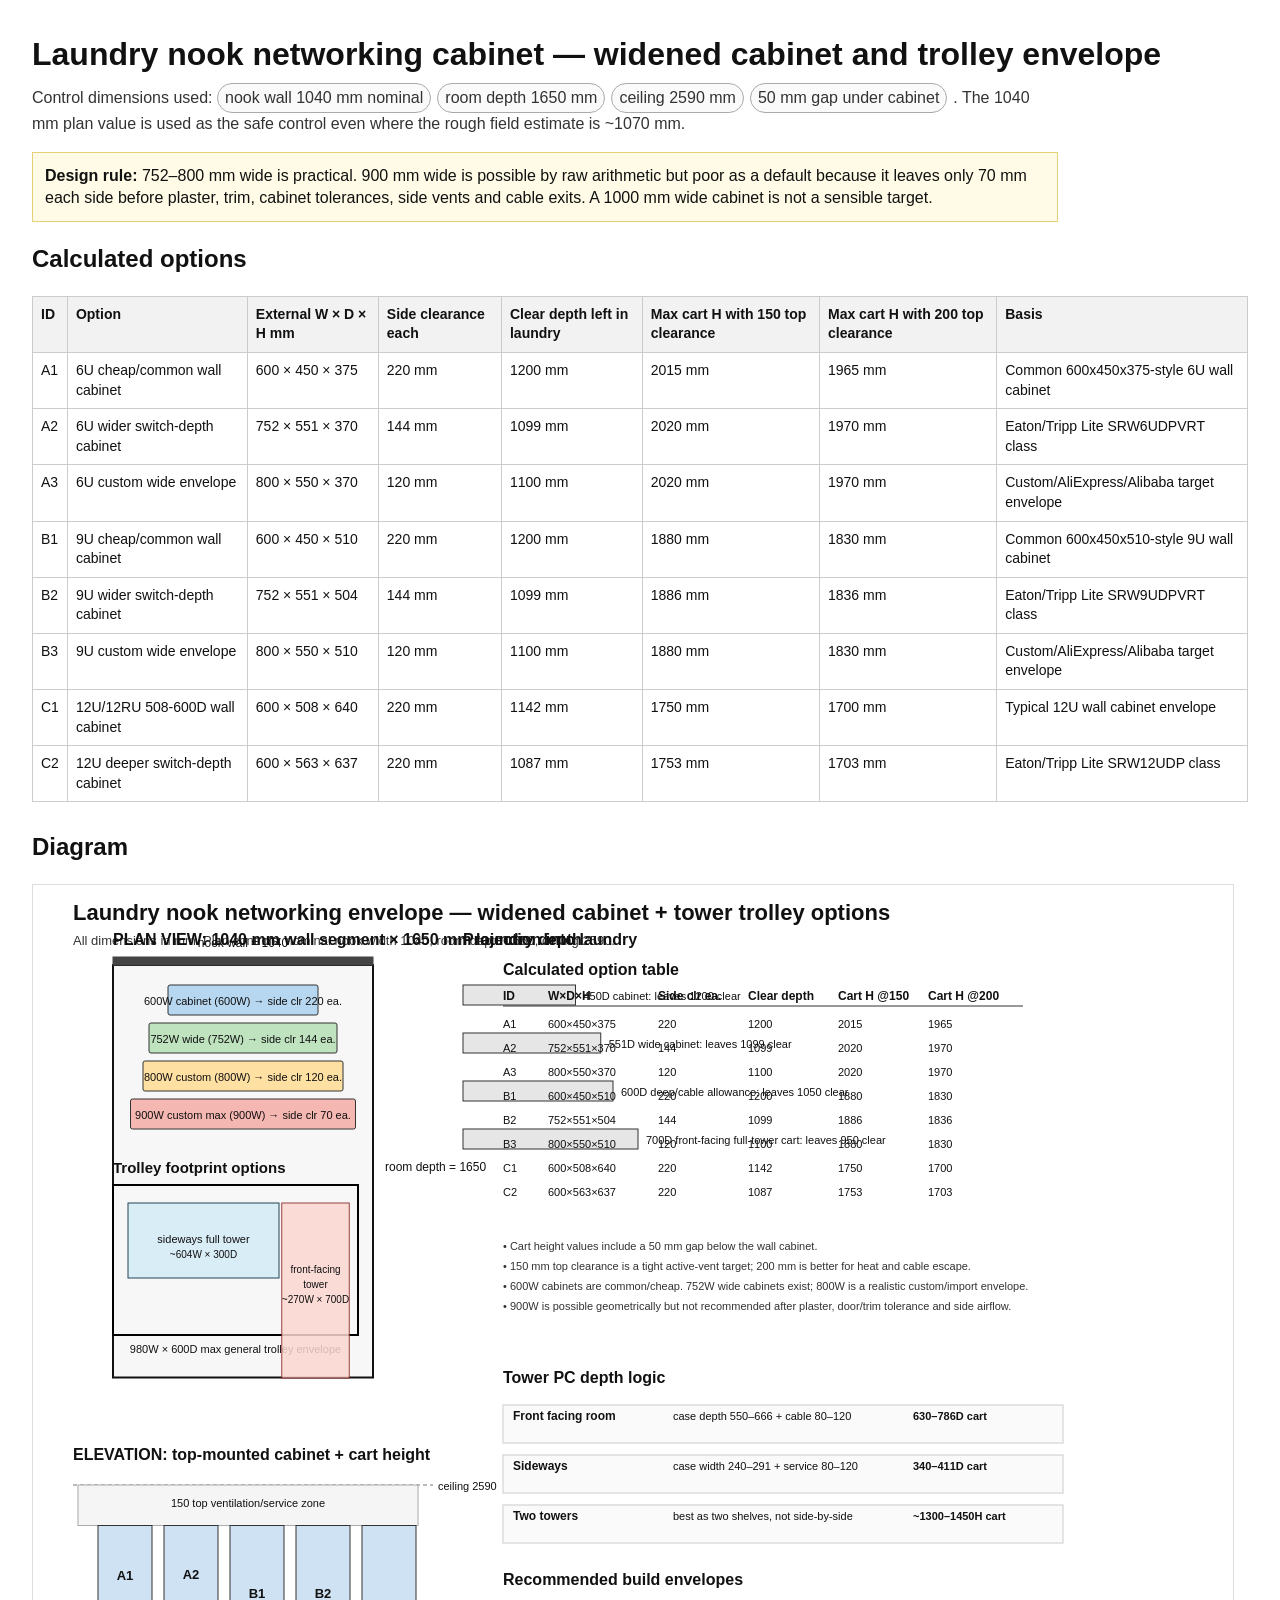
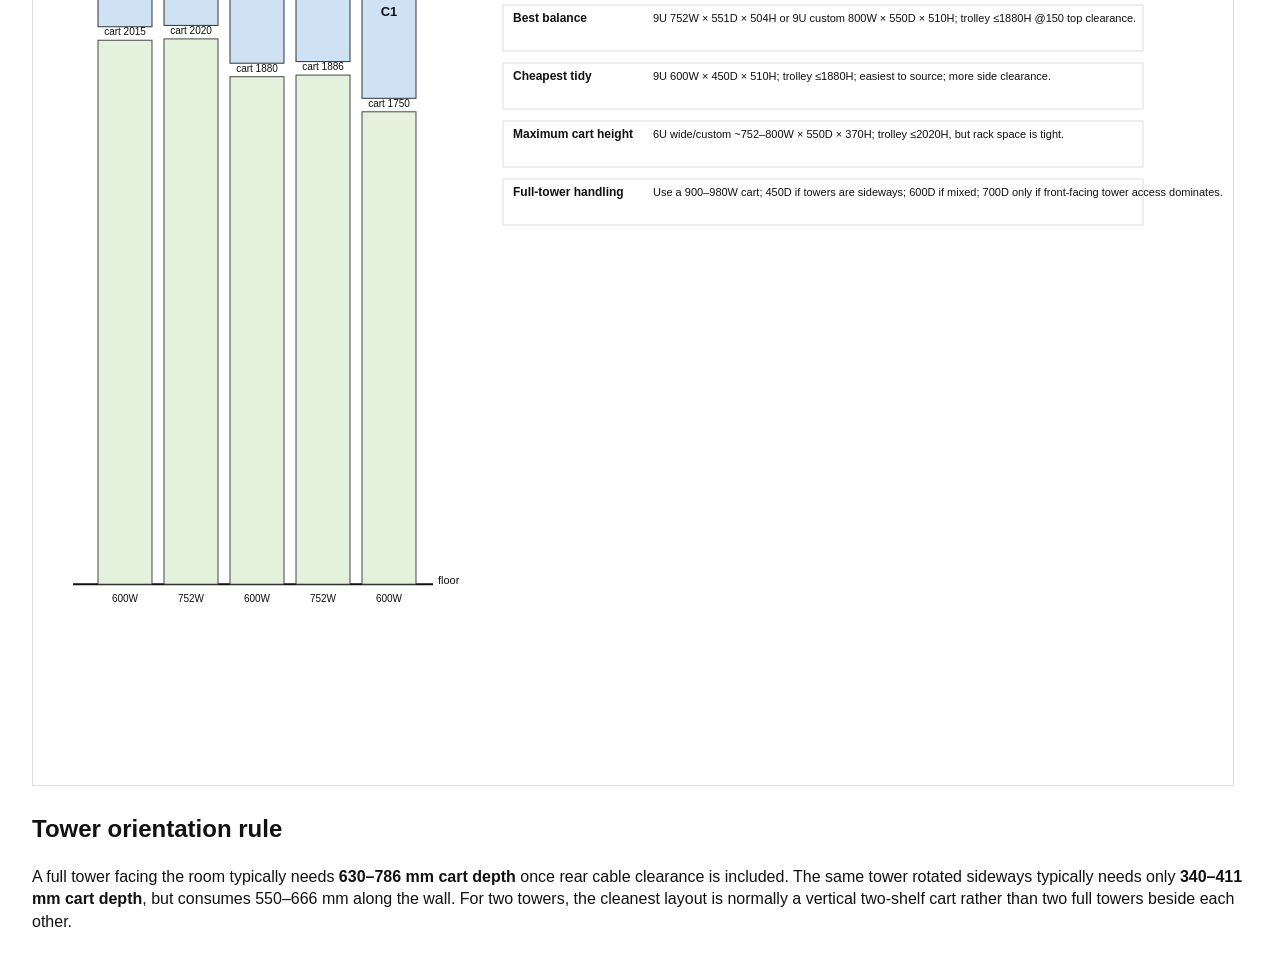
==== documents/laundry_nook_networking_wide_options.html @ 318ea983 "Publish document library viewer" ====
<!doctype html>
<html lang="en">
<head>
<meta charset="utf-8">
<title>Laundry nook networking cabinet widened options</title>
<style>
body { font-family: Arial, Helvetica, sans-serif; margin: 32px; line-height: 1.4; color: #111; }
h1 { margin-bottom: 0; }
.lead { margin-top: 6px; color: #333; max-width: 1000px; }
table { border-collapse: collapse; width: 100%; margin: 18px 0 28px; font-size: 14px; }
th,td { border: 1px solid #ccc; padding: 8px; text-align: left; vertical-align: top; }
th { background: #f2f2f2; }
.badge { display:inline-block; border:1px solid #aaa; padding:3px 7px; border-radius:999px; margin-right:6px; background:#fafafa; }
.note { background:#fffbe6; border:1px solid #e6d17a; padding:12px; max-width:1000px; }
svg { max-width: 100%; height: auto; border: 1px solid #ddd; }
code { background:#f6f6f6; padding:2px 4px; }
</style>
</head>
<body>
<h1>Laundry nook networking cabinet — widened cabinet and trolley envelope</h1>
<p class="lead">Control dimensions used: <span class="badge">nook wall 1040 mm nominal</span><span class="badge">room depth 1650 mm</span><span class="badge">ceiling 2590 mm</span><span class="badge">50 mm gap under cabinet</span>. The 1040 mm plan value is used as the safe control even where the rough field estimate is ~1070 mm.</p>
<div class="note"><strong>Design rule:</strong> 752–800 mm wide is practical. 900 mm wide is possible by raw arithmetic but poor as a default because it leaves only 70 mm each side before plaster, trim, cabinet tolerances, side vents and cable exits. A 1000 mm wide cabinet is not a sensible target.</div>
<h2>Calculated options</h2>
<table>
<thead><tr><th>ID</th><th>Option</th><th>External W × D × H mm</th><th>Side clearance each</th><th>Clear depth left in laundry</th><th>Max cart H with 150 top clearance</th><th>Max cart H with 200 top clearance</th><th>Basis</th></tr></thead>
<tbody>
<tr><td>A1</td><td>6U cheap/common wall cabinet</td><td>600 × 450 × 375</td><td>220 mm</td><td>1200 mm</td><td>2015 mm</td><td>1965 mm</td><td>Common 600x450x375-style 6U wall cabinet</td></tr>
<tr><td>A2</td><td>6U wider switch-depth cabinet</td><td>752 × 551 × 370</td><td>144 mm</td><td>1099 mm</td><td>2020 mm</td><td>1970 mm</td><td>Eaton/Tripp Lite SRW6UDPVRT class</td></tr>
<tr><td>A3</td><td>6U custom wide envelope</td><td>800 × 550 × 370</td><td>120 mm</td><td>1100 mm</td><td>2020 mm</td><td>1970 mm</td><td>Custom/AliExpress/Alibaba target envelope</td></tr>
<tr><td>B1</td><td>9U cheap/common wall cabinet</td><td>600 × 450 × 510</td><td>220 mm</td><td>1200 mm</td><td>1880 mm</td><td>1830 mm</td><td>Common 600x450x510-style 9U wall cabinet</td></tr>
<tr><td>B2</td><td>9U wider switch-depth cabinet</td><td>752 × 551 × 504</td><td>144 mm</td><td>1099 mm</td><td>1886 mm</td><td>1836 mm</td><td>Eaton/Tripp Lite SRW9UDPVRT class</td></tr>
<tr><td>B3</td><td>9U custom wide envelope</td><td>800 × 550 × 510</td><td>120 mm</td><td>1100 mm</td><td>1880 mm</td><td>1830 mm</td><td>Custom/AliExpress/Alibaba target envelope</td></tr>
<tr><td>C1</td><td>12U/12RU 508-600D wall cabinet</td><td>600 × 508 × 640</td><td>220 mm</td><td>1142 mm</td><td>1750 mm</td><td>1700 mm</td><td>Typical 12U wall cabinet envelope</td></tr>
<tr><td>C2</td><td>12U deeper switch-depth cabinet</td><td>600 × 563 × 637</td><td>220 mm</td><td>1087 mm</td><td>1753 mm</td><td>1703 mm</td><td>Eaton/Tripp Lite SRW12UDP class</td></tr>
</tbody>
</table>
<h2>Diagram</h2>
<svg xmlns="http://www.w3.org/2000/svg" width="1200" height="1500" viewBox="0 0 1200 1500">
<defs><marker id="arrow" markerWidth="8" markerHeight="8" refX="4" refY="4" orient="auto"><path d="M0,0 L8,4 L0,8 z" fill="#333"/></marker></defs>
<rect x="0" y="0" width="1200" height="1500" rx="0" fill="#fff" stroke="none" stroke-width="1" opacity="1"/>
<text x="40" y="35" font-size="22" text-anchor="start" font-family="Arial, Helvetica, sans-serif" font-weight="bold" fill="#111">Laundry nook networking envelope — widened cabinet + tower trolley options</text>
<text x="40" y="60" font-size="13" text-anchor="start" font-family="Arial, Helvetica, sans-serif" font-weight="normal" fill="#333">All dimensions in mm. Plan controls: nominal nook width 1040, room depth 1650, ceiling 2590.</text>
<text x="80" y="60" font-size="16" text-anchor="start" font-family="Arial, Helvetica, sans-serif" font-weight="bold" fill="#111">PLAN VIEW: 1040 mm wall segment × 1650 mm laundry depth</text>
<rect x="80" y="80" width="260.0" height="412.5" rx="0" fill="#f7f7f7" stroke="#111" stroke-width="2" opacity="1"/>
<rect x="80" y="72" width="260.0" height="8" rx="0" fill="#444" stroke="#444" stroke-width="1" opacity="1"/>
<text x="210.0" y="62" font-size="12" text-anchor="middle" font-family="Arial, Helvetica, sans-serif" font-weight="normal" fill="#111">nook wall = 1040</text>
<text x="352.0" y="286.25" font-size="12" text-anchor="start" font-family="Arial, Helvetica, sans-serif" font-weight="normal" fill="#111">room depth = 1650</text>
<rect x="135.0" y="100" width="150.0" height="30" rx="2" fill="#b7d7f0" stroke="#333" stroke-width="1" opacity="1"/>
<text x="210.0" y="120" font-size="11" text-anchor="middle" font-family="Arial, Helvetica, sans-serif" font-weight="normal" fill="#111">600W cabinet (600W) → side clr 220 ea.</text>
<rect x="116.0" y="138" width="188.0" height="30" rx="2" fill="#bfe3bf" stroke="#333" stroke-width="1" opacity="1"/>
<text x="210.0" y="158" font-size="11" text-anchor="middle" font-family="Arial, Helvetica, sans-serif" font-weight="normal" fill="#111">752W wide (752W) → side clr 144 ea.</text>
<rect x="110.0" y="176" width="200.0" height="30" rx="2" fill="#ffe0a3" stroke="#333" stroke-width="1" opacity="1"/>
<text x="210.0" y="196" font-size="11" text-anchor="middle" font-family="Arial, Helvetica, sans-serif" font-weight="normal" fill="#111">800W custom (800W) → side clr 120 ea.</text>
<rect x="97.5" y="214" width="225.0" height="30" rx="2" fill="#f5b7b1" stroke="#333" stroke-width="1" opacity="1"/>
<text x="210.0" y="234" font-size="11" text-anchor="middle" font-family="Arial, Helvetica, sans-serif" font-weight="normal" fill="#111">900W custom max (900W) → side clr 70 ea.</text>
<text x="430.0" y="60" font-size="16" text-anchor="start" font-family="Arial, Helvetica, sans-serif" font-weight="bold" fill="#111">Projection into laundry</text>
<rect x="430.0" y="100" width="112.5" height="20" rx="0" fill="#e6e6e6" stroke="#333" stroke-width="1" opacity="1"/>
<text x="550.5" y="115" font-size="11" text-anchor="start" font-family="Arial, Helvetica, sans-serif" font-weight="normal" fill="#111">450D cabinet: leaves 1200 clear</text>
<rect x="430.0" y="148" width="137.75" height="20" rx="0" fill="#e6e6e6" stroke="#333" stroke-width="1" opacity="1"/>
<text x="575.75" y="163" font-size="11" text-anchor="start" font-family="Arial, Helvetica, sans-serif" font-weight="normal" fill="#111">551D wide cabinet: leaves 1099 clear</text>
<rect x="430.0" y="196" width="150.0" height="20" rx="0" fill="#e6e6e6" stroke="#333" stroke-width="1" opacity="1"/>
<text x="588.0" y="211" font-size="11" text-anchor="start" font-family="Arial, Helvetica, sans-serif" font-weight="normal" fill="#111">600D deep/cable allowance: leaves 1050 clear</text>
<rect x="430.0" y="244" width="175.0" height="20" rx="0" fill="#e6e6e6" stroke="#333" stroke-width="1" opacity="1"/>
<text x="613.0" y="259" font-size="11" text-anchor="start" font-family="Arial, Helvetica, sans-serif" font-weight="normal" fill="#111">700D front-facing full-tower cart: leaves 950 clear</text>
<text x="80" y="288" font-size="15" text-anchor="start" font-family="Arial, Helvetica, sans-serif" font-weight="bold" fill="#111">Trolley footprint options</text>
<rect x="80" y="300" width="245.0" height="150.0" rx="0" fill="none" stroke="#000" stroke-width="2" opacity="1"/>
<text x="202.5" y="468.0" font-size="11" text-anchor="middle" font-family="Arial, Helvetica, sans-serif" font-weight="normal" fill="#111">980W × 600D max general trolley envelope</text>
<rect x="95" y="318" width="151.0" height="75.0" rx="0" fill="#d9edf7" stroke="#245" stroke-width="1" opacity="1"/>
<text x="170.5" y="358" font-size="11" text-anchor="middle" font-family="Arial, Helvetica, sans-serif" font-weight="normal" fill="#111">sideways full tower</text>
<text x="170.5" y="373" font-size="10" text-anchor="middle" font-family="Arial, Helvetica, sans-serif" font-weight="normal" fill="#111">~604W × 300D</text>
<rect x="248.75" y="318" width="67.5" height="175.0" rx="0" fill="#fbd7d1" stroke="#822" stroke-width="1" opacity="0.85"/>
<text x="282.5" y="388" font-size="10" text-anchor="middle" font-family="Arial, Helvetica, sans-serif" font-weight="normal" fill="#111">front-facing</text>
<text x="282.5" y="403" font-size="10" text-anchor="middle" font-family="Arial, Helvetica, sans-serif" font-weight="normal" fill="#111">tower</text>
<text x="282.5" y="418" font-size="10" text-anchor="middle" font-family="Arial, Helvetica, sans-serif" font-weight="normal" fill="#111">~270W × 700D</text>
<text x="40" y="575" font-size="16" text-anchor="start" font-family="Arial, Helvetica, sans-serif" font-weight="bold" fill="#111">ELEVATION: top-mounted cabinet + cart height</text>
<line x1="40" y1="1299.3000000000002" x2="400" y2="1299.3000000000002" stroke="#111" stroke-width="2"/>
<line x1="40" y1="600" x2="400" y2="600" stroke="#777" stroke-width="1" stroke-dasharray="4 3"/>
<text x="405" y="605" font-size="11" text-anchor="start" font-family="Arial, Helvetica, sans-serif" font-weight="normal" fill="#111">ceiling 2590</text>
<text x="405" y="1299.3000000000002" font-size="11" text-anchor="start" font-family="Arial, Helvetica, sans-serif" font-weight="normal" fill="#111">floor</text>
<rect x="45" y="600" width="340" height="40.5" rx="0" fill="#f5f5f5" stroke="#aaa" stroke-width="1" opacity="1"/>
<text x="215" y="622" font-size="11" text-anchor="middle" font-family="Arial, Helvetica, sans-serif" font-weight="normal" fill="#111">150 top ventilation/service zone</text>
<rect x="65" y="640.5" width="54" height="101.25" rx="0" fill="#cfe2f3" stroke="#333" stroke-width="1" opacity="1"/>
<text x="92.0" y="695.125" font-size="13" text-anchor="middle" font-family="Arial, Helvetica, sans-serif" font-weight="bold" fill="#111">A1</text>
<rect x="65" y="755.2500000000001" width="54" height="544.0500000000001" rx="0" fill="#e2f0d9" stroke="#333" stroke-width="1" opacity="0.9"/>
<text x="92.0" y="750.2500000000001" font-size="10" text-anchor="middle" font-family="Arial, Helvetica, sans-serif" font-weight="normal" fill="#111">cart 2015</text>
<text x="92.0" y="1317.3000000000002" font-size="10" text-anchor="middle" font-family="Arial, Helvetica, sans-serif" font-weight="normal" fill="#111">600W</text>
<rect x="131" y="640.5" width="54" height="99.9" rx="0" fill="#cfe2f3" stroke="#333" stroke-width="1" opacity="1"/>
<text x="158.0" y="694.45" font-size="13" text-anchor="middle" font-family="Arial, Helvetica, sans-serif" font-weight="bold" fill="#111">A2</text>
<rect x="131" y="753.9000000000001" width="54" height="545.4000000000001" rx="0" fill="#e2f0d9" stroke="#333" stroke-width="1" opacity="0.9"/>
<text x="158.0" y="748.9000000000001" font-size="10" text-anchor="middle" font-family="Arial, Helvetica, sans-serif" font-weight="normal" fill="#111">cart 2020</text>
<text x="158.0" y="1317.3000000000002" font-size="10" text-anchor="middle" font-family="Arial, Helvetica, sans-serif" font-weight="normal" fill="#111">752W</text>
<rect x="197" y="640.5" width="54" height="137.70000000000002" rx="0" fill="#cfe2f3" stroke="#333" stroke-width="1" opacity="1"/>
<text x="224.0" y="713.35" font-size="13" text-anchor="middle" font-family="Arial, Helvetica, sans-serif" font-weight="bold" fill="#111">B1</text>
<rect x="197" y="791.7000000000002" width="54" height="507.6" rx="0" fill="#e2f0d9" stroke="#333" stroke-width="1" opacity="0.9"/>
<text x="224.0" y="786.7000000000002" font-size="10" text-anchor="middle" font-family="Arial, Helvetica, sans-serif" font-weight="normal" fill="#111">cart 1880</text>
<text x="224.0" y="1317.3000000000002" font-size="10" text-anchor="middle" font-family="Arial, Helvetica, sans-serif" font-weight="normal" fill="#111">600W</text>
<rect x="263" y="640.5" width="54" height="136.08" rx="0" fill="#cfe2f3" stroke="#333" stroke-width="1" opacity="1"/>
<text x="290.0" y="712.54" font-size="13" text-anchor="middle" font-family="Arial, Helvetica, sans-serif" font-weight="bold" fill="#111">B2</text>
<rect x="263" y="790.0800000000002" width="54" height="509.22" rx="0" fill="#e2f0d9" stroke="#333" stroke-width="1" opacity="0.9"/>
<text x="290.0" y="785.0800000000002" font-size="10" text-anchor="middle" font-family="Arial, Helvetica, sans-serif" font-weight="normal" fill="#111">cart 1886</text>
<text x="290.0" y="1317.3000000000002" font-size="10" text-anchor="middle" font-family="Arial, Helvetica, sans-serif" font-weight="normal" fill="#111">752W</text>
<rect x="329" y="640.5" width="54" height="172.8" rx="0" fill="#cfe2f3" stroke="#333" stroke-width="1" opacity="1"/>
<text x="356.0" y="730.9" font-size="13" text-anchor="middle" font-family="Arial, Helvetica, sans-serif" font-weight="bold" fill="#111">C1</text>
<rect x="329" y="826.8000000000002" width="54" height="472.50000000000006" rx="0" fill="#e2f0d9" stroke="#333" stroke-width="1" opacity="0.9"/>
<text x="356.0" y="821.8000000000002" font-size="10" text-anchor="middle" font-family="Arial, Helvetica, sans-serif" font-weight="normal" fill="#111">cart 1750</text>
<text x="356.0" y="1317.3000000000002" font-size="10" text-anchor="middle" font-family="Arial, Helvetica, sans-serif" font-weight="normal" fill="#111">600W</text>
<text x="470" y="90" font-size="16" text-anchor="start" font-family="Arial, Helvetica, sans-serif" font-weight="bold" fill="#111">Calculated option table</text>
<text x="470" y="115" font-size="12" text-anchor="start" font-family="Arial, Helvetica, sans-serif" font-weight="bold" fill="#111">ID</text>
<text x="515" y="115" font-size="12" text-anchor="start" font-family="Arial, Helvetica, sans-serif" font-weight="bold" fill="#111">W×D×H</text>
<text x="625" y="115" font-size="12" text-anchor="start" font-family="Arial, Helvetica, sans-serif" font-weight="bold" fill="#111">Side clr ea.</text>
<text x="715" y="115" font-size="12" text-anchor="start" font-family="Arial, Helvetica, sans-serif" font-weight="bold" fill="#111">Clear depth</text>
<text x="805" y="115" font-size="12" text-anchor="start" font-family="Arial, Helvetica, sans-serif" font-weight="bold" fill="#111">Cart H @150</text>
<text x="895" y="115" font-size="12" text-anchor="start" font-family="Arial, Helvetica, sans-serif" font-weight="bold" fill="#111">Cart H @200</text>
<line x1="470" y1="121" x2="990" y2="121" stroke="#333" stroke-width="1"/>
<text x="470" y="143" font-size="11" text-anchor="start" font-family="Arial, Helvetica, sans-serif" font-weight="normal" fill="#111">A1</text>
<text x="515" y="143" font-size="11" text-anchor="start" font-family="Arial, Helvetica, sans-serif" font-weight="normal" fill="#111">600×450×375</text>
<text x="625" y="143" font-size="11" text-anchor="start" font-family="Arial, Helvetica, sans-serif" font-weight="normal" fill="#111">220</text>
<text x="715" y="143" font-size="11" text-anchor="start" font-family="Arial, Helvetica, sans-serif" font-weight="normal" fill="#111">1200</text>
<text x="805" y="143" font-size="11" text-anchor="start" font-family="Arial, Helvetica, sans-serif" font-weight="normal" fill="#111">2015</text>
<text x="895" y="143" font-size="11" text-anchor="start" font-family="Arial, Helvetica, sans-serif" font-weight="normal" fill="#111">1965</text>
<text x="470" y="167" font-size="11" text-anchor="start" font-family="Arial, Helvetica, sans-serif" font-weight="normal" fill="#111">A2</text>
<text x="515" y="167" font-size="11" text-anchor="start" font-family="Arial, Helvetica, sans-serif" font-weight="normal" fill="#111">752×551×370</text>
<text x="625" y="167" font-size="11" text-anchor="start" font-family="Arial, Helvetica, sans-serif" font-weight="normal" fill="#111">144</text>
<text x="715" y="167" font-size="11" text-anchor="start" font-family="Arial, Helvetica, sans-serif" font-weight="normal" fill="#111">1099</text>
<text x="805" y="167" font-size="11" text-anchor="start" font-family="Arial, Helvetica, sans-serif" font-weight="normal" fill="#111">2020</text>
<text x="895" y="167" font-size="11" text-anchor="start" font-family="Arial, Helvetica, sans-serif" font-weight="normal" fill="#111">1970</text>
<text x="470" y="191" font-size="11" text-anchor="start" font-family="Arial, Helvetica, sans-serif" font-weight="normal" fill="#111">A3</text>
<text x="515" y="191" font-size="11" text-anchor="start" font-family="Arial, Helvetica, sans-serif" font-weight="normal" fill="#111">800×550×370</text>
<text x="625" y="191" font-size="11" text-anchor="start" font-family="Arial, Helvetica, sans-serif" font-weight="normal" fill="#111">120</text>
<text x="715" y="191" font-size="11" text-anchor="start" font-family="Arial, Helvetica, sans-serif" font-weight="normal" fill="#111">1100</text>
<text x="805" y="191" font-size="11" text-anchor="start" font-family="Arial, Helvetica, sans-serif" font-weight="normal" fill="#111">2020</text>
<text x="895" y="191" font-size="11" text-anchor="start" font-family="Arial, Helvetica, sans-serif" font-weight="normal" fill="#111">1970</text>
<text x="470" y="215" font-size="11" text-anchor="start" font-family="Arial, Helvetica, sans-serif" font-weight="normal" fill="#111">B1</text>
<text x="515" y="215" font-size="11" text-anchor="start" font-family="Arial, Helvetica, sans-serif" font-weight="normal" fill="#111">600×450×510</text>
<text x="625" y="215" font-size="11" text-anchor="start" font-family="Arial, Helvetica, sans-serif" font-weight="normal" fill="#111">220</text>
<text x="715" y="215" font-size="11" text-anchor="start" font-family="Arial, Helvetica, sans-serif" font-weight="normal" fill="#111">1200</text>
<text x="805" y="215" font-size="11" text-anchor="start" font-family="Arial, Helvetica, sans-serif" font-weight="normal" fill="#111">1880</text>
<text x="895" y="215" font-size="11" text-anchor="start" font-family="Arial, Helvetica, sans-serif" font-weight="normal" fill="#111">1830</text>
<text x="470" y="239" font-size="11" text-anchor="start" font-family="Arial, Helvetica, sans-serif" font-weight="normal" fill="#111">B2</text>
<text x="515" y="239" font-size="11" text-anchor="start" font-family="Arial, Helvetica, sans-serif" font-weight="normal" fill="#111">752×551×504</text>
<text x="625" y="239" font-size="11" text-anchor="start" font-family="Arial, Helvetica, sans-serif" font-weight="normal" fill="#111">144</text>
<text x="715" y="239" font-size="11" text-anchor="start" font-family="Arial, Helvetica, sans-serif" font-weight="normal" fill="#111">1099</text>
<text x="805" y="239" font-size="11" text-anchor="start" font-family="Arial, Helvetica, sans-serif" font-weight="normal" fill="#111">1886</text>
<text x="895" y="239" font-size="11" text-anchor="start" font-family="Arial, Helvetica, sans-serif" font-weight="normal" fill="#111">1836</text>
<text x="470" y="263" font-size="11" text-anchor="start" font-family="Arial, Helvetica, sans-serif" font-weight="normal" fill="#111">B3</text>
<text x="515" y="263" font-size="11" text-anchor="start" font-family="Arial, Helvetica, sans-serif" font-weight="normal" fill="#111">800×550×510</text>
<text x="625" y="263" font-size="11" text-anchor="start" font-family="Arial, Helvetica, sans-serif" font-weight="normal" fill="#111">120</text>
<text x="715" y="263" font-size="11" text-anchor="start" font-family="Arial, Helvetica, sans-serif" font-weight="normal" fill="#111">1100</text>
<text x="805" y="263" font-size="11" text-anchor="start" font-family="Arial, Helvetica, sans-serif" font-weight="normal" fill="#111">1880</text>
<text x="895" y="263" font-size="11" text-anchor="start" font-family="Arial, Helvetica, sans-serif" font-weight="normal" fill="#111">1830</text>
<text x="470" y="287" font-size="11" text-anchor="start" font-family="Arial, Helvetica, sans-serif" font-weight="normal" fill="#111">C1</text>
<text x="515" y="287" font-size="11" text-anchor="start" font-family="Arial, Helvetica, sans-serif" font-weight="normal" fill="#111">600×508×640</text>
<text x="625" y="287" font-size="11" text-anchor="start" font-family="Arial, Helvetica, sans-serif" font-weight="normal" fill="#111">220</text>
<text x="715" y="287" font-size="11" text-anchor="start" font-family="Arial, Helvetica, sans-serif" font-weight="normal" fill="#111">1142</text>
<text x="805" y="287" font-size="11" text-anchor="start" font-family="Arial, Helvetica, sans-serif" font-weight="normal" fill="#111">1750</text>
<text x="895" y="287" font-size="11" text-anchor="start" font-family="Arial, Helvetica, sans-serif" font-weight="normal" fill="#111">1700</text>
<text x="470" y="311" font-size="11" text-anchor="start" font-family="Arial, Helvetica, sans-serif" font-weight="normal" fill="#111">C2</text>
<text x="515" y="311" font-size="11" text-anchor="start" font-family="Arial, Helvetica, sans-serif" font-weight="normal" fill="#111">600×563×637</text>
<text x="625" y="311" font-size="11" text-anchor="start" font-family="Arial, Helvetica, sans-serif" font-weight="normal" fill="#111">220</text>
<text x="715" y="311" font-size="11" text-anchor="start" font-family="Arial, Helvetica, sans-serif" font-weight="normal" fill="#111">1087</text>
<text x="805" y="311" font-size="11" text-anchor="start" font-family="Arial, Helvetica, sans-serif" font-weight="normal" fill="#111">1753</text>
<text x="895" y="311" font-size="11" text-anchor="start" font-family="Arial, Helvetica, sans-serif" font-weight="normal" fill="#111">1703</text>
<text x="470" y="365" font-size="11" text-anchor="start" font-family="Arial, Helvetica, sans-serif" font-weight="normal" fill="#333">• Cart height values include a 50 mm gap below the wall cabinet.</text>
<text x="470" y="385" font-size="11" text-anchor="start" font-family="Arial, Helvetica, sans-serif" font-weight="normal" fill="#333">• 150 mm top clearance is a tight active-vent target; 200 mm is better for heat and cable escape.</text>
<text x="470" y="405" font-size="11" text-anchor="start" font-family="Arial, Helvetica, sans-serif" font-weight="normal" fill="#333">• 600W cabinets are common/cheap. 752W wide cabinets exist; 800W is a realistic custom/import envelope.</text>
<text x="470" y="425" font-size="11" text-anchor="start" font-family="Arial, Helvetica, sans-serif" font-weight="normal" fill="#333">• 900W is possible geometrically but not recommended after plaster, door/trim tolerance and side airflow.</text>
<text x="470" y="498" font-size="16" text-anchor="start" font-family="Arial, Helvetica, sans-serif" font-weight="bold" fill="#111">Tower PC depth logic</text>
<rect x="470" y="520" width="560" height="38" rx="0" fill="#fafafa" stroke="#ccc" stroke-width="1" opacity="1"/>
<text x="480" y="535" font-size="12" text-anchor="start" font-family="Arial, Helvetica, sans-serif" font-weight="bold" fill="#111">Front facing room</text>
<text x="640" y="535" font-size="11" text-anchor="start" font-family="Arial, Helvetica, sans-serif" font-weight="normal" fill="#111">case depth 550–666 + cable 80–120</text>
<text x="880" y="535" font-size="11" text-anchor="start" font-family="Arial, Helvetica, sans-serif" font-weight="bold" fill="#111">630–786D cart</text>
<rect x="470" y="570" width="560" height="38" rx="0" fill="#fafafa" stroke="#ccc" stroke-width="1" opacity="1"/>
<text x="480" y="585" font-size="12" text-anchor="start" font-family="Arial, Helvetica, sans-serif" font-weight="bold" fill="#111">Sideways</text>
<text x="640" y="585" font-size="11" text-anchor="start" font-family="Arial, Helvetica, sans-serif" font-weight="normal" fill="#111">case width 240–291 + service 80–120</text>
<text x="880" y="585" font-size="11" text-anchor="start" font-family="Arial, Helvetica, sans-serif" font-weight="bold" fill="#111">340–411D cart</text>
<rect x="470" y="620" width="560" height="38" rx="0" fill="#fafafa" stroke="#ccc" stroke-width="1" opacity="1"/>
<text x="480" y="635" font-size="12" text-anchor="start" font-family="Arial, Helvetica, sans-serif" font-weight="bold" fill="#111">Two towers</text>
<text x="640" y="635" font-size="11" text-anchor="start" font-family="Arial, Helvetica, sans-serif" font-weight="normal" fill="#111">best as two shelves, not side-by-side</text>
<text x="880" y="635" font-size="11" text-anchor="start" font-family="Arial, Helvetica, sans-serif" font-weight="bold" fill="#111">~1300–1450H cart</text>
<text x="470" y="700" font-size="16" text-anchor="start" font-family="Arial, Helvetica, sans-serif" font-weight="bold" fill="#111">Recommended build envelopes</text>
<rect x="470" y="720" width="640" height="46" rx="0" fill="#fff" stroke="#ddd" stroke-width="1" opacity="1"/>
<text x="480" y="737" font-size="12" text-anchor="start" font-family="Arial, Helvetica, sans-serif" font-weight="bold" fill="#111">Best balance</text>
<text x="620" y="737" font-size="11" text-anchor="start" font-family="Arial, Helvetica, sans-serif" font-weight="normal" fill="#111">9U 752W × 551D × 504H or 9U custom 800W × 550D × 510H; trolley ≤1880H @150 top clearance.</text>
<rect x="470" y="778" width="640" height="46" rx="0" fill="#fff" stroke="#ddd" stroke-width="1" opacity="1"/>
<text x="480" y="795" font-size="12" text-anchor="start" font-family="Arial, Helvetica, sans-serif" font-weight="bold" fill="#111">Cheapest tidy</text>
<text x="620" y="795" font-size="11" text-anchor="start" font-family="Arial, Helvetica, sans-serif" font-weight="normal" fill="#111">9U 600W × 450D × 510H; trolley ≤1880H; easiest to source; more side clearance.</text>
<rect x="470" y="836" width="640" height="46" rx="0" fill="#fff" stroke="#ddd" stroke-width="1" opacity="1"/>
<text x="480" y="853" font-size="12" text-anchor="start" font-family="Arial, Helvetica, sans-serif" font-weight="bold" fill="#111">Maximum cart height</text>
<text x="620" y="853" font-size="11" text-anchor="start" font-family="Arial, Helvetica, sans-serif" font-weight="normal" fill="#111">6U wide/custom ~752–800W × 550D × 370H; trolley ≤2020H, but rack space is tight.</text>
<rect x="470" y="894" width="640" height="46" rx="0" fill="#fff" stroke="#ddd" stroke-width="1" opacity="1"/>
<text x="480" y="911" font-size="12" text-anchor="start" font-family="Arial, Helvetica, sans-serif" font-weight="bold" fill="#111">Full-tower handling</text>
<text x="620" y="911" font-size="11" text-anchor="start" font-family="Arial, Helvetica, sans-serif" font-weight="normal" fill="#111">Use a 900–980W cart; 450D if towers are sideways; 600D if mixed; 700D only if front-facing tower access dominates.</text>
</svg>
<h2>Tower orientation rule</h2>
<p>A full tower facing the room typically needs <strong>630–786 mm cart depth</strong> once rear cable clearance is included. The same tower rotated sideways typically needs only <strong>340–411 mm cart depth</strong>, but consumes 550–666 mm along the wall. For two towers, the cleanest layout is normally a vertical two-shelf cart rather than two full towers beside each other.</p>
</body>
</html>
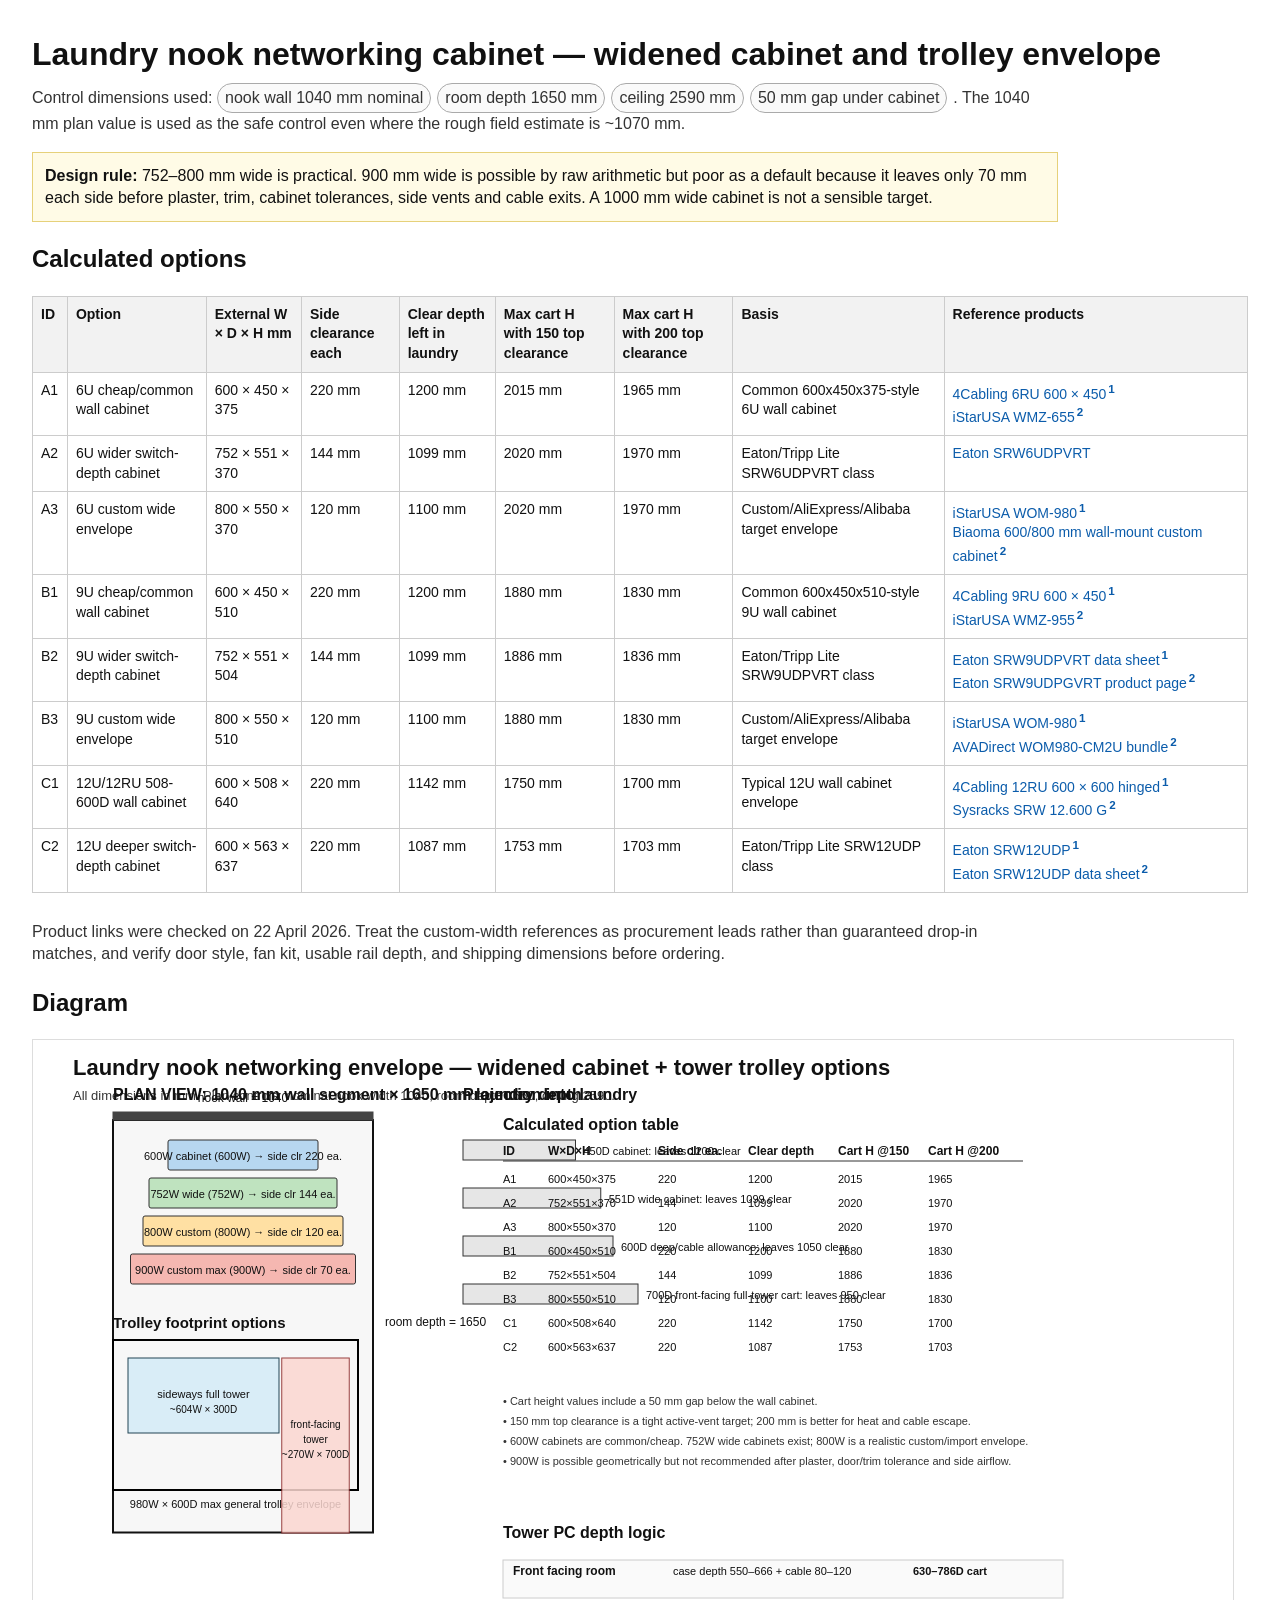
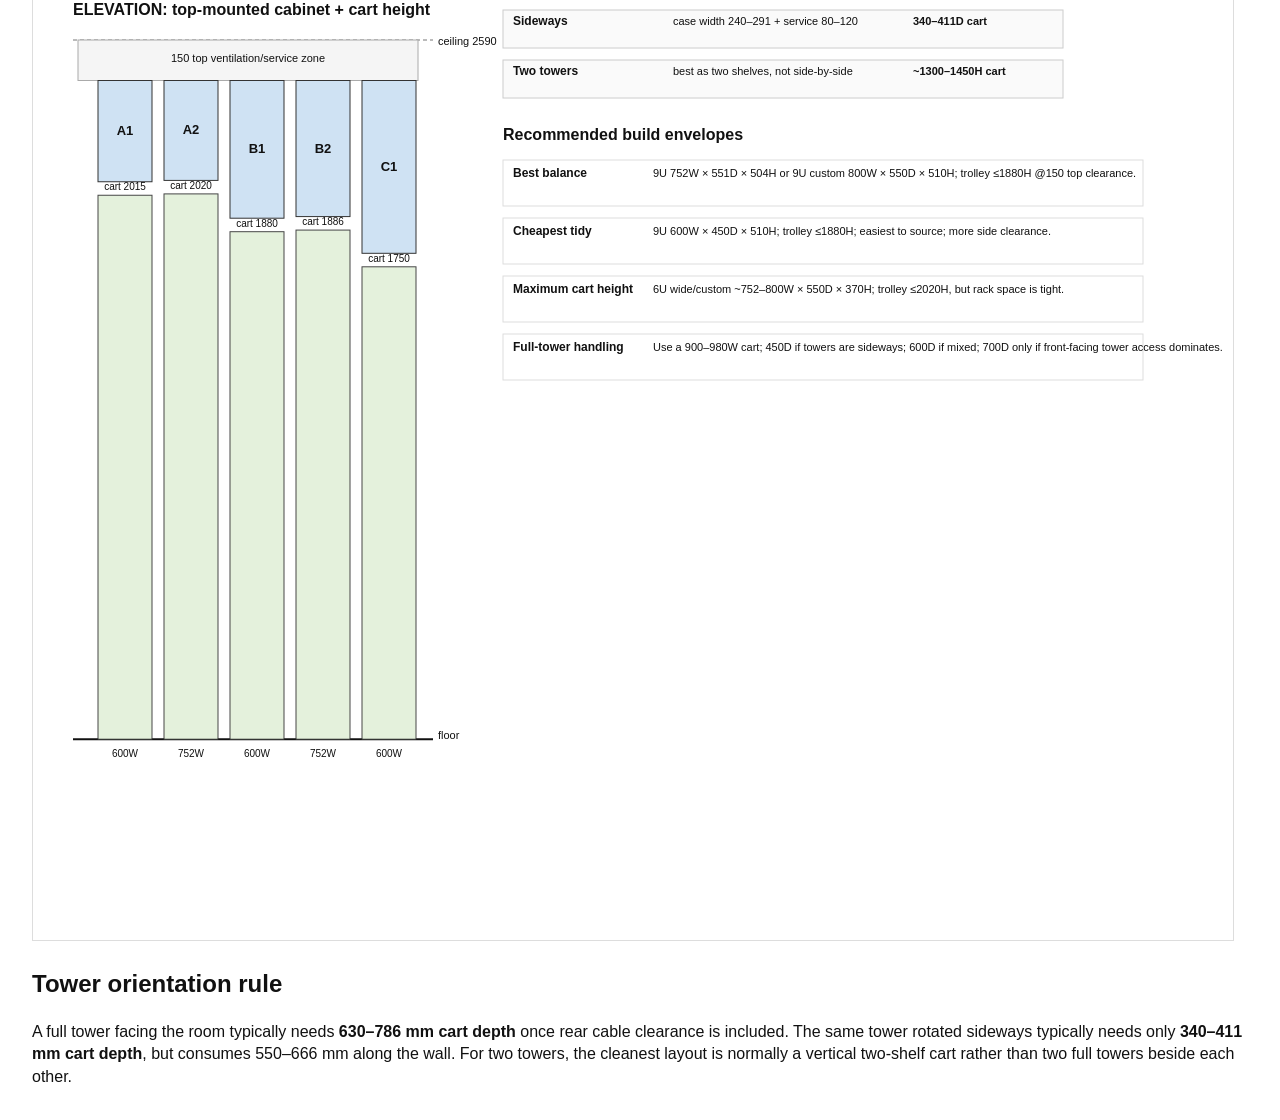
==== commit 9ee09561: "Refine document viewer navigation and sourcing links" ====
--- a/documents/laundry_nook_networking_wide_options.html
+++ b/documents/laundry_nook_networking_wide_options.html
@@ -14,6 +14,30 @@
 .note { background:#fffbe6; border:1px solid #e6d17a; padding:12px; max-width:1000px; }
 svg { max-width: 100%; height: auto; border: 1px solid #ddd; }
 code { background:#f6f6f6; padding:2px 4px; }
+.product-links { min-width: 280px; }
+.product-links a { color:#0b5cab; text-decoration:none; }
+.product-links a:hover { text-decoration:underline; }
+.tip-ref { position:relative; display:inline-block; margin-left:2px; color:#0b5cab; cursor:help; font-weight:700; }
+.tip-ref::after {
+  content: attr(data-tip);
+  position: absolute;
+  left: 50%;
+  bottom: 135%;
+  transform: translateX(-50%);
+  width: min(280px, 70vw);
+  padding: 8px 10px;
+  border-radius: 10px;
+  background: rgba(17, 17, 17, 0.94);
+  color: #fff;
+  font-size: 12px;
+  line-height: 1.35;
+  opacity: 0;
+  pointer-events: none;
+  transition: opacity 120ms ease;
+  box-shadow: 0 10px 25px rgba(0,0,0,0.25);
+}
+.tip-ref:hover::after,
+.tip-ref:focus::after { opacity: 1; }
 </style>
 </head>
 <body>
@@ -22,18 +46,19 @@
 <div class="note"><strong>Design rule:</strong> 752–800 mm wide is practical. 900 mm wide is possible by raw arithmetic but poor as a default because it leaves only 70 mm each side before plaster, trim, cabinet tolerances, side vents and cable exits. A 1000 mm wide cabinet is not a sensible target.</div>
 <h2>Calculated options</h2>
 <table>
-<thead><tr><th>ID</th><th>Option</th><th>External W × D × H mm</th><th>Side clearance each</th><th>Clear depth left in laundry</th><th>Max cart H with 150 top clearance</th><th>Max cart H with 200 top clearance</th><th>Basis</th></tr></thead>
+<thead><tr><th>ID</th><th>Option</th><th>External W × D × H mm</th><th>Side clearance each</th><th>Clear depth left in laundry</th><th>Max cart H with 150 top clearance</th><th>Max cart H with 200 top clearance</th><th>Basis</th><th>Reference products</th></tr></thead>
 <tbody>
-<tr><td>A1</td><td>6U cheap/common wall cabinet</td><td>600 × 450 × 375</td><td>220 mm</td><td>1200 mm</td><td>2015 mm</td><td>1965 mm</td><td>Common 600x450x375-style 6U wall cabinet</td></tr>
-<tr><td>A2</td><td>6U wider switch-depth cabinet</td><td>752 × 551 × 370</td><td>144 mm</td><td>1099 mm</td><td>2020 mm</td><td>1970 mm</td><td>Eaton/Tripp Lite SRW6UDPVRT class</td></tr>
-<tr><td>A3</td><td>6U custom wide envelope</td><td>800 × 550 × 370</td><td>120 mm</td><td>1100 mm</td><td>2020 mm</td><td>1970 mm</td><td>Custom/AliExpress/Alibaba target envelope</td></tr>
-<tr><td>B1</td><td>9U cheap/common wall cabinet</td><td>600 × 450 × 510</td><td>220 mm</td><td>1200 mm</td><td>1880 mm</td><td>1830 mm</td><td>Common 600x450x510-style 9U wall cabinet</td></tr>
-<tr><td>B2</td><td>9U wider switch-depth cabinet</td><td>752 × 551 × 504</td><td>144 mm</td><td>1099 mm</td><td>1886 mm</td><td>1836 mm</td><td>Eaton/Tripp Lite SRW9UDPVRT class</td></tr>
-<tr><td>B3</td><td>9U custom wide envelope</td><td>800 × 550 × 510</td><td>120 mm</td><td>1100 mm</td><td>1880 mm</td><td>1830 mm</td><td>Custom/AliExpress/Alibaba target envelope</td></tr>
-<tr><td>C1</td><td>12U/12RU 508-600D wall cabinet</td><td>600 × 508 × 640</td><td>220 mm</td><td>1142 mm</td><td>1750 mm</td><td>1700 mm</td><td>Typical 12U wall cabinet envelope</td></tr>
-<tr><td>C2</td><td>12U deeper switch-depth cabinet</td><td>600 × 563 × 637</td><td>220 mm</td><td>1087 mm</td><td>1753 mm</td><td>1703 mm</td><td>Eaton/Tripp Lite SRW12UDP class</td></tr>
+<tr><td>A1</td><td>6U cheap/common wall cabinet</td><td>600 × 450 × 375</td><td>220 mm</td><td>1200 mm</td><td>2015 mm</td><td>1965 mm</td><td>Common 600x450x375-style 6U wall cabinet</td><td class="product-links"><a href="https://www.4cabling.com.au/4cabling-6ru-w600mm-x-d450mm-wall-mount-server-rack.html" target="_blank" rel="noreferrer">4Cabling 6RU 600 × 450</a><sup class="tip-ref" tabindex="0" data-tip="AU off-the-shelf enclosed baseline. This is the closest straightforward match to the 600 × 450 × 375 low-cost entry cabinet envelope.">1</sup><br><a href="https://istarusa.com/en/claytek/products.php?model=WMZ-655" target="_blank" rel="noreferrer">iStarUSA WMZ-655</a><sup class="tip-ref" tabindex="0" data-tip="Useful deeper comparison at roughly 600 × 550 × 368 if you want extra cable and fan space without jumping to a wide custom cabinet.">2</sup></td></tr>
+<tr><td>A2</td><td>6U wider switch-depth cabinet</td><td>752 × 551 × 370</td><td>144 mm</td><td>1099 mm</td><td>2020 mm</td><td>1970 mm</td><td>Eaton/Tripp Lite SRW6UDPVRT class</td><td class="product-links"><a href="https://www.eaton.com/us/en-us/skuPage.SRW6UDPVRT.html" target="_blank" rel="noreferrer">Eaton SRW6UDPVRT</a></td></tr>
+<tr><td>A3</td><td>6U custom wide envelope</td><td>800 × 550 × 370</td><td>120 mm</td><td>1100 mm</td><td>2020 mm</td><td>1970 mm</td><td>Custom/AliExpress/Alibaba target envelope</td><td class="product-links"><a href="https://istarusa.com/en/istarusa/products.php?model=WOM-980" target="_blank" rel="noreferrer">iStarUSA WOM-980</a><sup class="tip-ref" tabindex="0" data-tip="Closest real wide wall-mount reference I found. It is open-frame and 9U, so use it as a fit and serviceability reference rather than a direct enclosed 6U match.">1</sup><br><a href="https://biaomaelectrical.en.made-in-china.com/product/XprRKQxuqEVj/China-Enhanced-Easier-Access-600-800mm-Width-Server-Network-Wall-Mount-Rack-Cabinet.html" target="_blank" rel="noreferrer">Biaoma 600/800 mm wall-mount custom cabinet</a><sup class="tip-ref" tabindex="0" data-tip="OEM/custom route for enclosed 600 or 800 mm width wall-mount cabinets. Confirm exact 6U height, 550 mm depth, door style, ventilation, and lead time before ordering.">2</sup></td></tr>
+<tr><td>B1</td><td>9U cheap/common wall cabinet</td><td>600 × 450 × 510</td><td>220 mm</td><td>1200 mm</td><td>1880 mm</td><td>1830 mm</td><td>Common 600x450x510-style 9U wall cabinet</td><td class="product-links"><a href="https://www.4cabling.com.au/4cabling-9ru-w600mm-x-d450mm-wall-mount-server-rack.html" target="_blank" rel="noreferrer">4Cabling 9RU 600 × 450</a><sup class="tip-ref" tabindex="0" data-tip="Closest AU off-the-shelf enclosed match to the cheap/common 9U baseline cabinet.">1</sup><br><a href="https://istarusa.com/en/claytek/products.php?model=WMZ-955" target="_blank" rel="noreferrer">iStarUSA WMZ-955</a><sup class="tip-ref" tabindex="0" data-tip="Slightly deeper 600 × 550 × 501 alternative that is still close to the 9U common-envelope case if you want more side service space.">2</sup></td></tr>
+<tr><td>B2</td><td>9U wider switch-depth cabinet</td><td>752 × 551 × 504</td><td>144 mm</td><td>1099 mm</td><td>1886 mm</td><td>1836 mm</td><td>Eaton/Tripp Lite SRW9UDPVRT class</td><td class="product-links"><a href="https://www.eaton.com/content/dam/eaton/products/server-racks-enclosures-airflow-management/racks-enclosures/tl-wallmount-enclosures/eaton-tripp-lite-series-SRW9UDPVRT-technical-data.pdf" target="_blank" rel="noreferrer">Eaton SRW9UDPVRT data sheet</a><sup class="tip-ref" tabindex="0" data-tip="Exact steel-door wide switch-depth reference for the 752 × 551 × 504 class. This PDF exposes the actual dimensional envelope directly.">1</sup><br><a href="https://www.eaton.com/us/en-us/skuPage.SRW9UDPGVRT.html" target="_blank" rel="noreferrer">Eaton SRW9UDPGVRT product page</a><sup class="tip-ref" tabindex="0" data-tip="Acrylic-window sibling in the same wide switch-depth family. Useful if you want a live product page while keeping almost the same outer envelope.">2</sup></td></tr>
+<tr><td>B3</td><td>9U custom wide envelope</td><td>800 × 550 × 510</td><td>120 mm</td><td>1100 mm</td><td>1880 mm</td><td>1830 mm</td><td>Custom/AliExpress/Alibaba target envelope</td><td class="product-links"><a href="https://istarusa.com/en/istarusa/products.php?model=WOM-980" target="_blank" rel="noreferrer">iStarUSA WOM-980</a><sup class="tip-ref" tabindex="0" data-tip="Closest real wide wall-mount product I found for the 800-class concept. It is open-frame rather than enclosed, but it gives you a practical 9U / 800 mm fit benchmark.">1</sup><br><a href="https://www.avadirect.com/WOM980-CM2U-9U-800mm-Adjustable-Wallmount-Server-Cabinet-with-2U-Cable-Management/Product/12145750" target="_blank" rel="noreferrer">AVADirect WOM980-CM2U bundle</a><sup class="tip-ref" tabindex="0" data-tip="Retail bundle around the same 9U 800 mm adjustable chassis, with added cable management. Good for a buy-now fallback if custom enclosed sourcing drags out.">2</sup></td></tr>
+<tr><td>C1</td><td>12U/12RU 508-600D wall cabinet</td><td>600 × 508 × 640</td><td>220 mm</td><td>1142 mm</td><td>1750 mm</td><td>1700 mm</td><td>Typical 12U wall cabinet envelope</td><td class="product-links"><a href="https://www.4cabling.com.au/4cabling-12ru-w600mm-x-d600mm-hinged-wall-mount-server-rack.html" target="_blank" rel="noreferrer">4Cabling 12RU 600 × 600 hinged</a><sup class="tip-ref" tabindex="0" data-tip="AU enclosed reference with the right general 12U scale and a generous 600 mm depth. Slightly deeper than the 508 mm minimum case, but very usable for cabling and thermals.">1</sup><br><a href="https://sysracks.com/product/12u-24-depth-24x24x245-wall-mount-19-enclosure-sysracks-srw-12-600-g/" target="_blank" rel="noreferrer">Sysracks SRW 12.600 G</a><sup class="tip-ref" tabindex="0" data-tip="Second real 12U 600 × 600 enclosed reference if you want another vendor for fit, airflow and included-accessory comparison.">2</sup></td></tr>
+<tr><td>C2</td><td>12U deeper switch-depth cabinet</td><td>600 × 563 × 637</td><td>220 mm</td><td>1087 mm</td><td>1753 mm</td><td>1703 mm</td><td>Eaton/Tripp Lite SRW12UDP class</td><td class="product-links"><a href="https://www.eaton.com/us/en-us/skuPage.SRW12UDP.html" target="_blank" rel="noreferrer">Eaton SRW12UDP</a><sup class="tip-ref" tabindex="0" data-tip="Closest exact switch-depth enclosed 12U reference for the 600 × 563 × 637 class.">1</sup><br><a href="https://www.eaton.com/content/dam/eaton/products/server-racks-enclosures-airflow-management/racks-enclosures/tl-wallmount-enclosures/eaton-tripp-lite-series-SRW12UDP-technical-data.pdf" target="_blank" rel="noreferrer">Eaton SRW12UDP data sheet</a><sup class="tip-ref" tabindex="0" data-tip="Technical PDF with the hard dimensions and load details if you want a cleaner engineering reference than the product page.">2</sup></td></tr>
 </tbody>
 </table>
+<p class="lead">Product links were checked on 22 April 2026. Treat the custom-width references as procurement leads rather than guaranteed drop-in matches, and verify door style, fan kit, usable rail depth, and shipping dimensions before ordering.</p>
 <h2>Diagram</h2>
 <svg xmlns="http://www.w3.org/2000/svg" width="1200" height="1500" viewBox="0 0 1200 1500">
 <defs><marker id="arrow" markerWidth="8" markerHeight="8" refX="4" refY="4" orient="auto"><path d="M0,0 L8,4 L0,8 z" fill="#333"/></marker></defs>
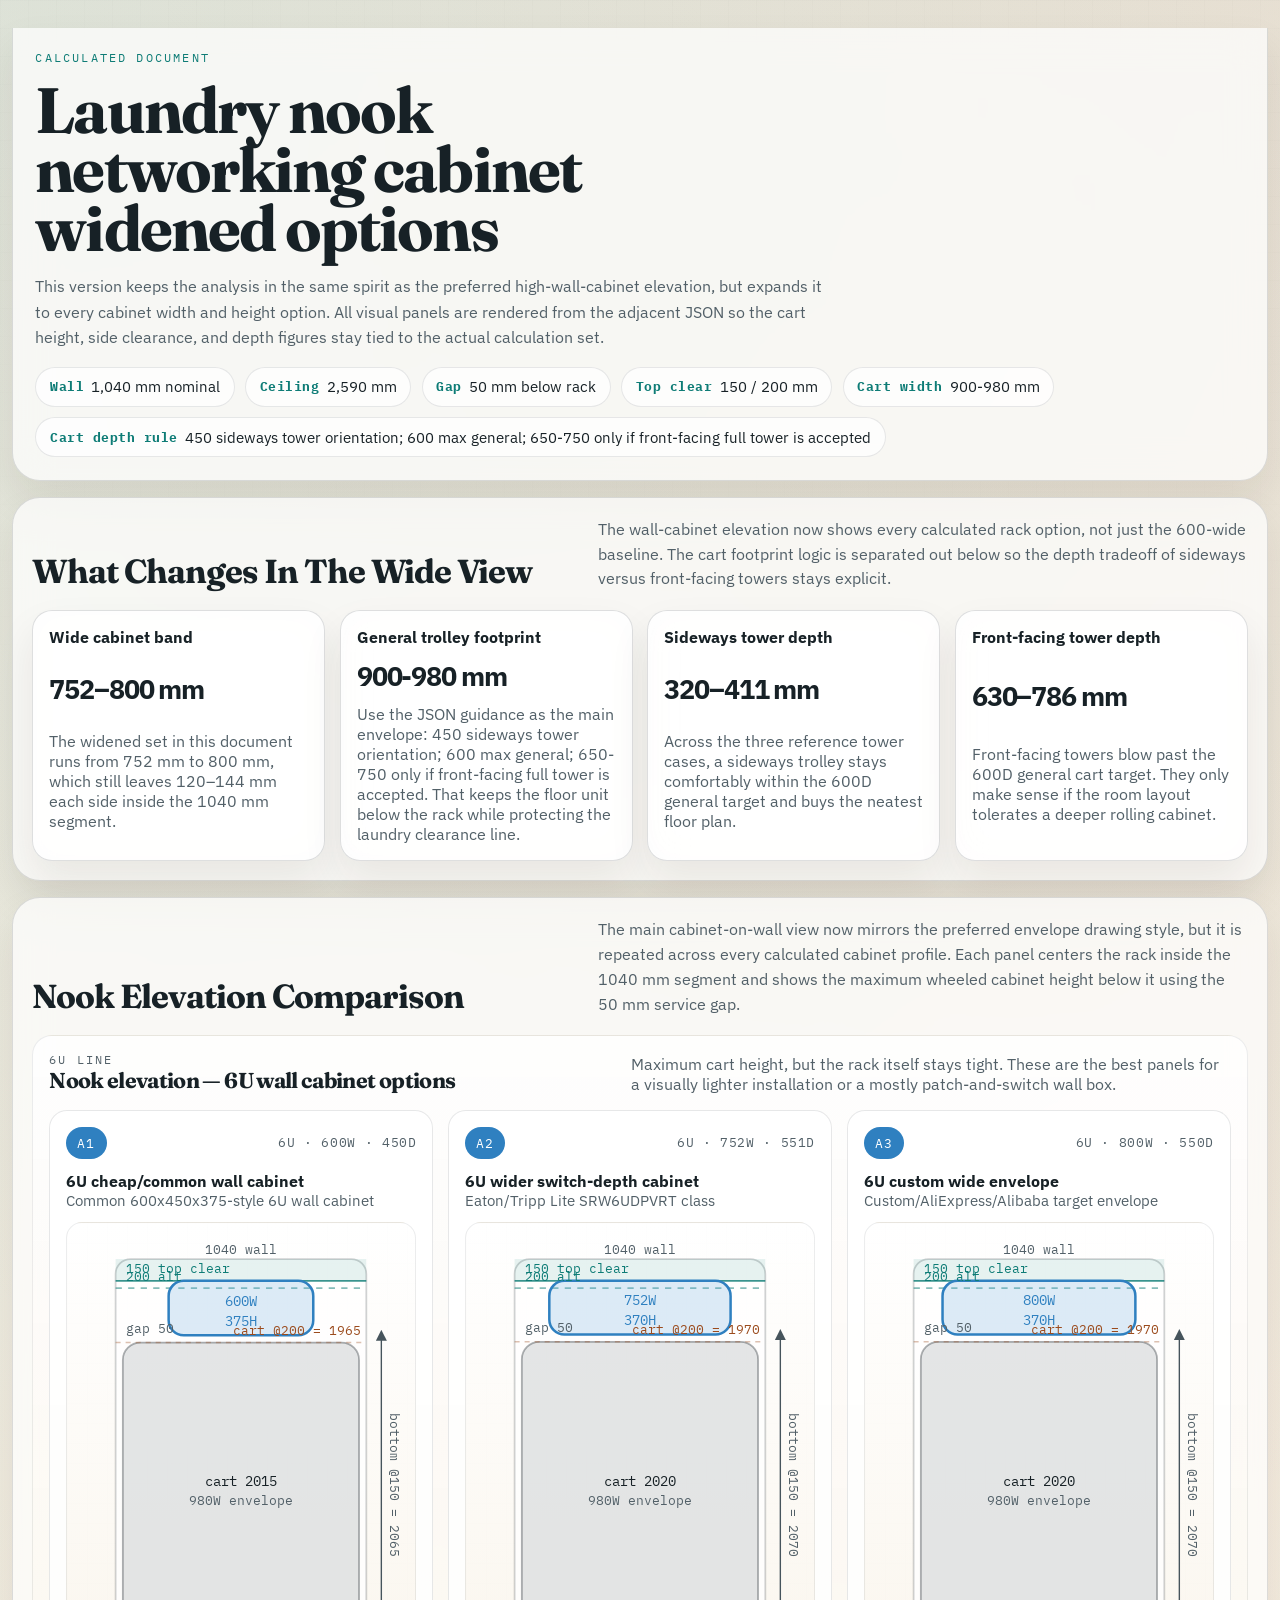
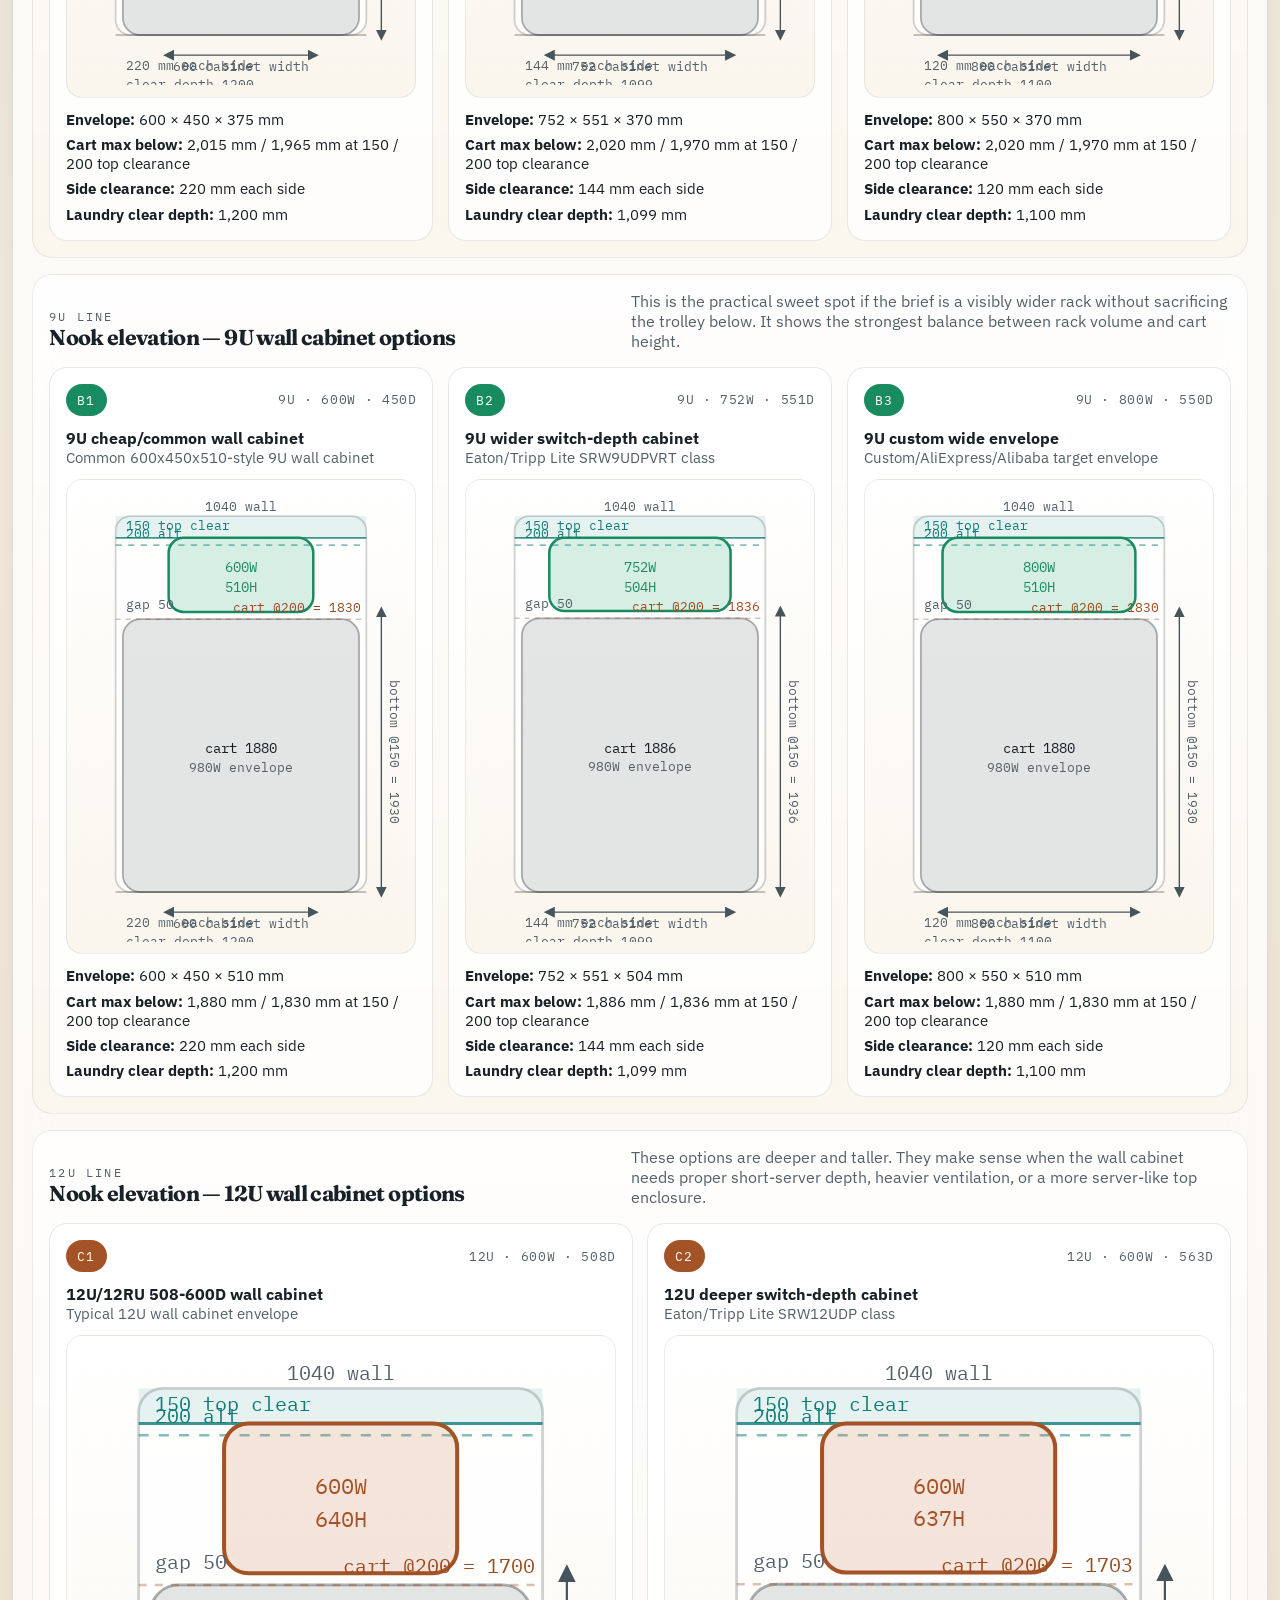
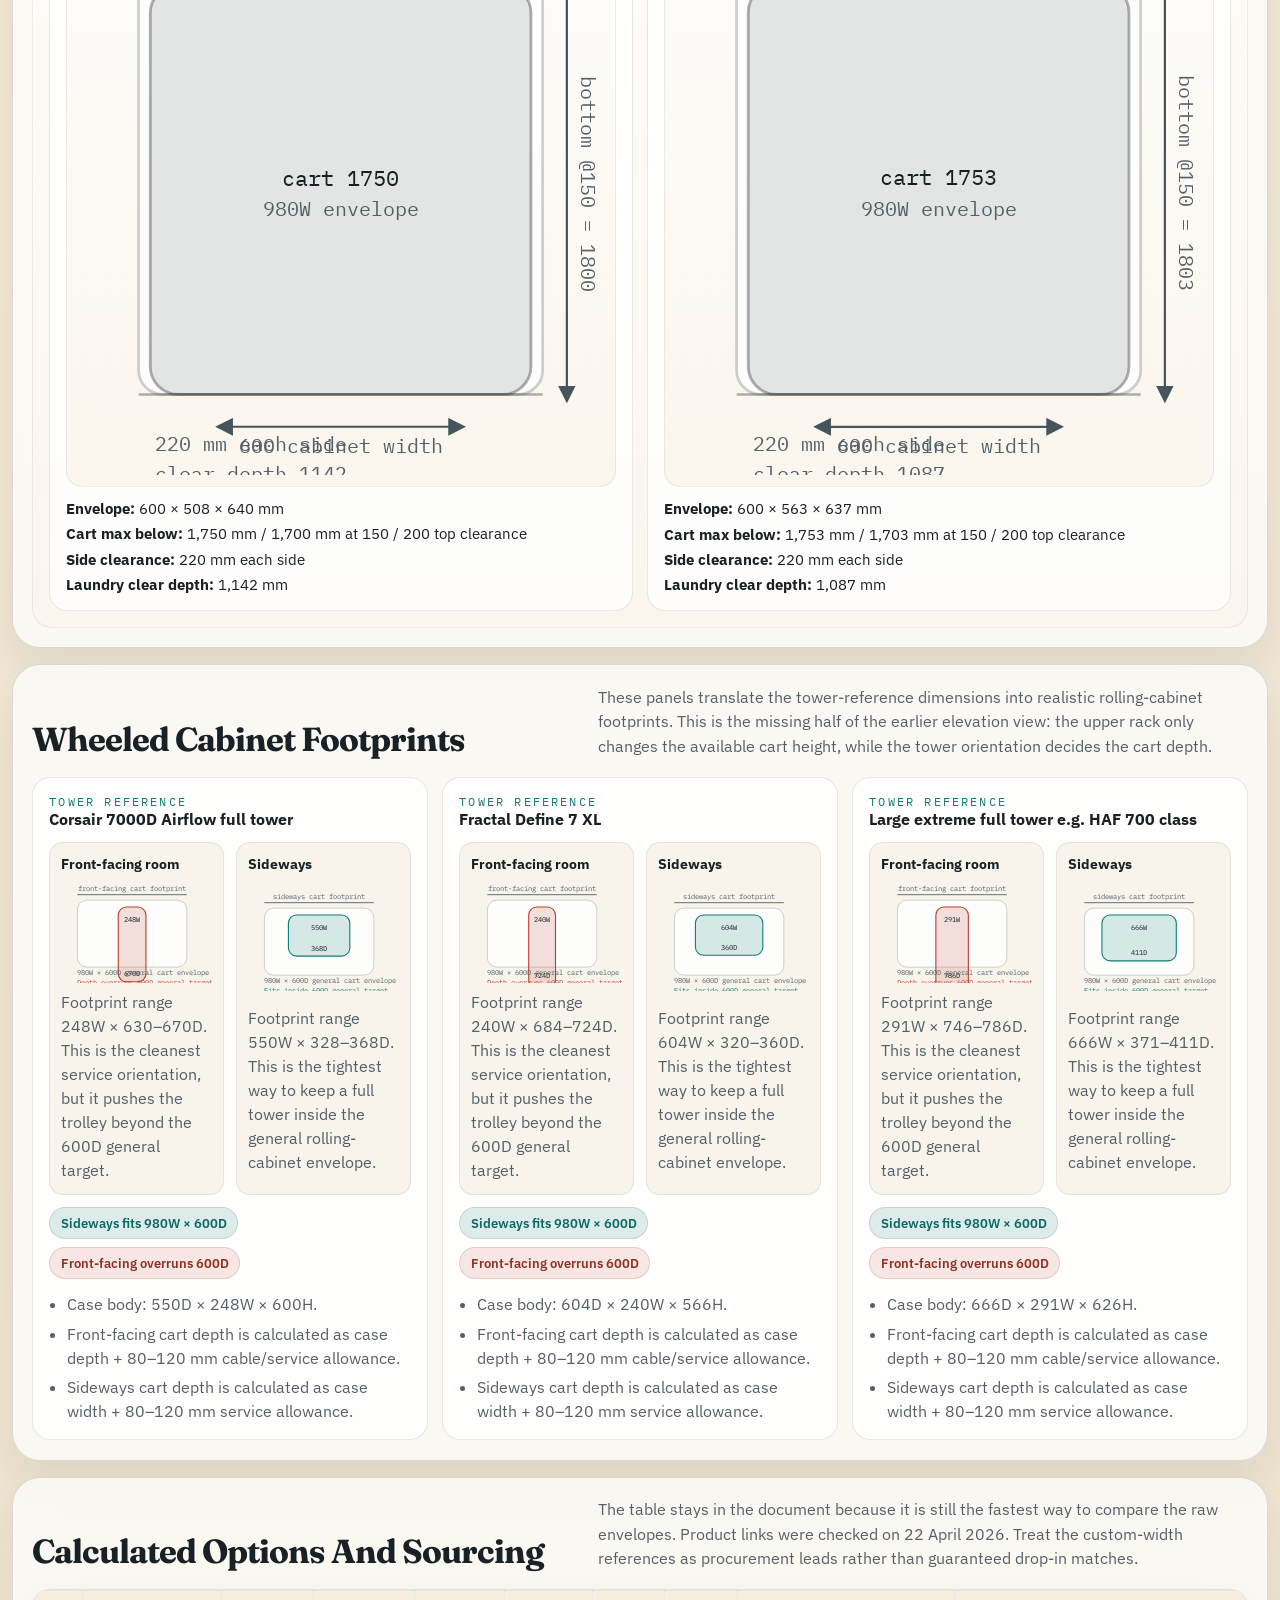
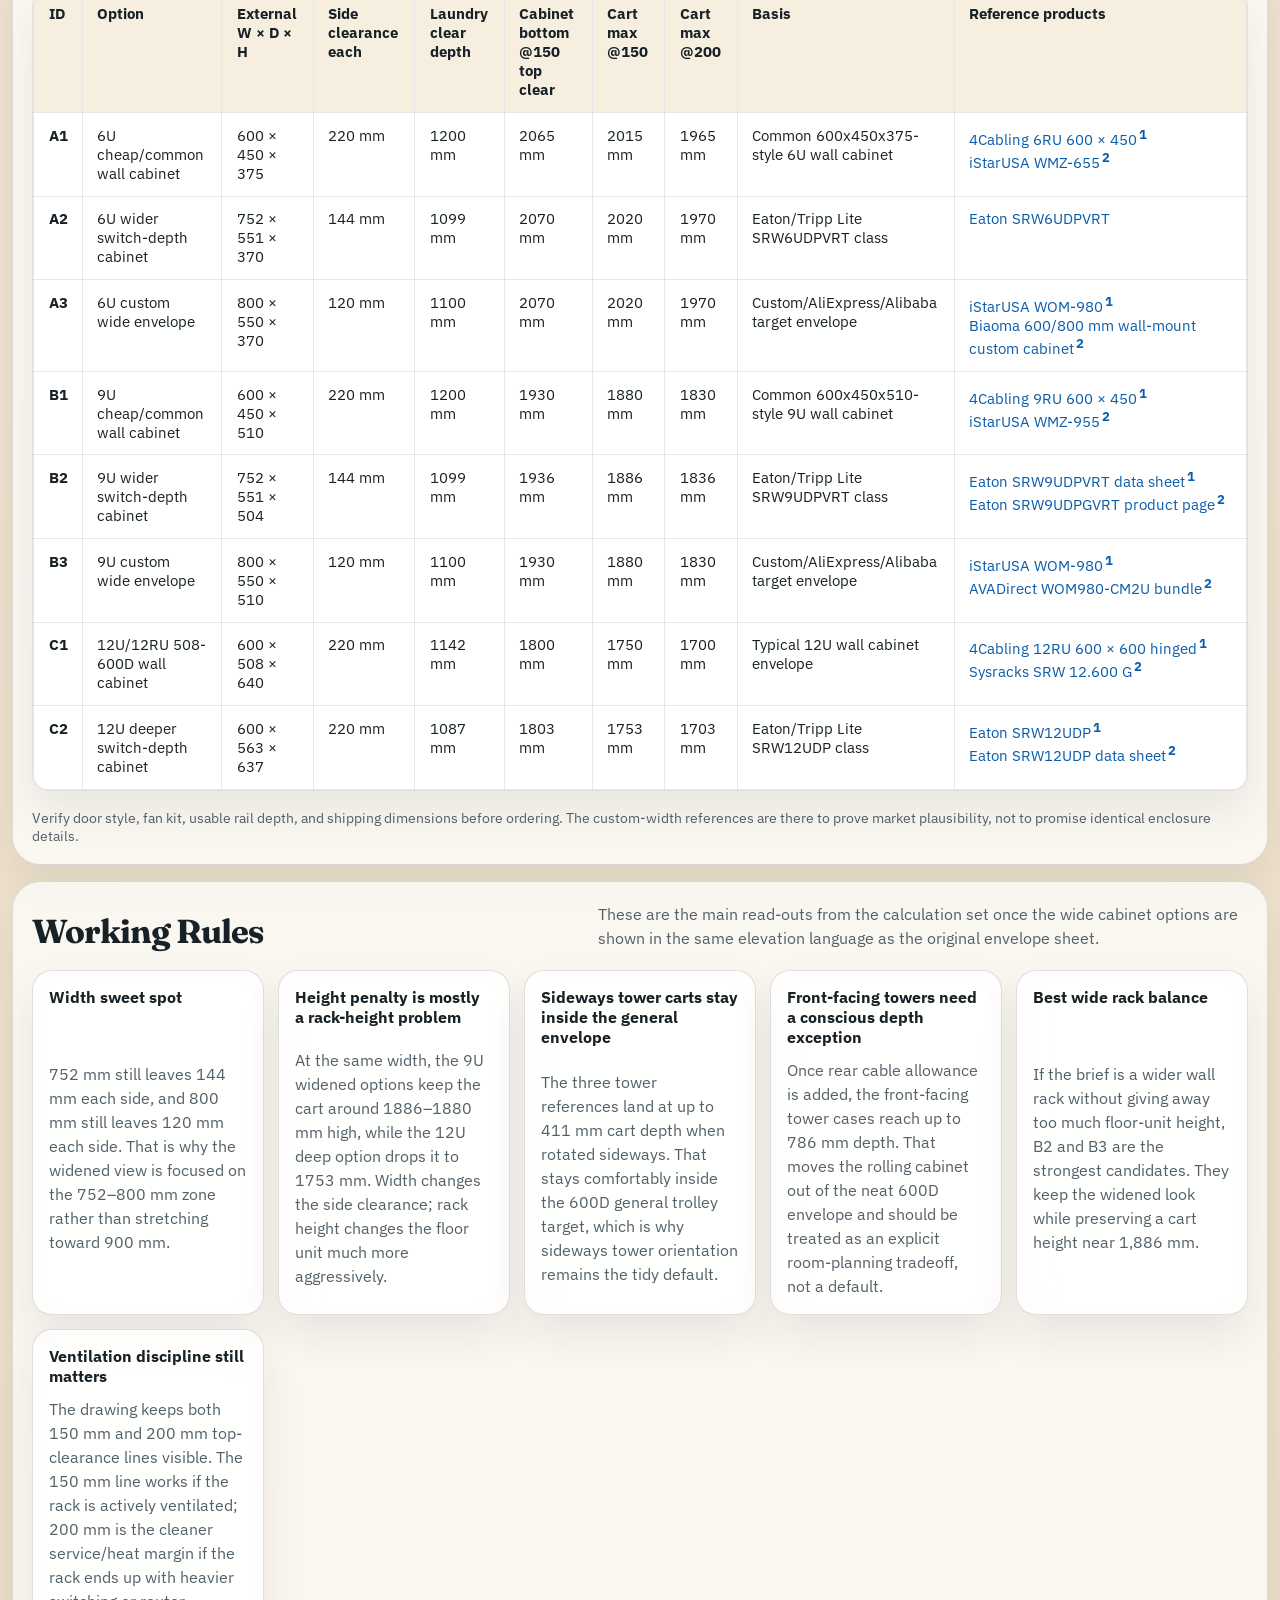
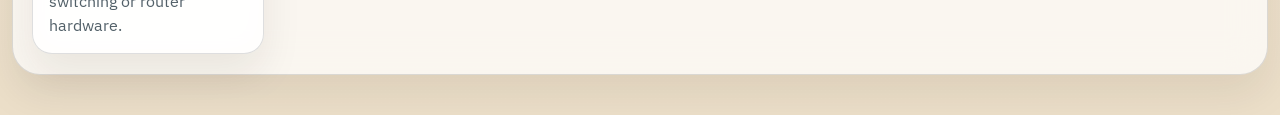
==== commit 6c405622: "Refresh wide cabinet analysis layout" ====
--- a/documents/laundry_nook_networking_wide_options.html
+++ b/documents/laundry_nook_networking_wide_options.html
@@ -2,22 +2,386 @@
 <html lang="en">
 <head>
 <meta charset="utf-8">
+<meta name="viewport" content="width=device-width, initial-scale=1">
 <title>Laundry nook networking cabinet widened options</title>
+<link rel="preconnect" href="https://fonts.googleapis.com">
+<link rel="preconnect" href="https://fonts.gstatic.com" crossorigin>
+<link href="https://fonts.googleapis.com/css2?family=Fraunces:opsz,wght@9..144,600;9..144,700&family=IBM+Plex+Mono:wght@400;500;600&family=IBM+Plex+Sans:wght@400;500;600;700&display=swap" rel="stylesheet">
 <style>
-body { font-family: Arial, Helvetica, sans-serif; margin: 32px; line-height: 1.4; color: #111; }
-h1 { margin-bottom: 0; }
-.lead { margin-top: 6px; color: #333; max-width: 1000px; }
-table { border-collapse: collapse; width: 100%; margin: 18px 0 28px; font-size: 14px; }
-th,td { border: 1px solid #ccc; padding: 8px; text-align: left; vertical-align: top; }
-th { background: #f2f2f2; }
-.badge { display:inline-block; border:1px solid #aaa; padding:3px 7px; border-radius:999px; margin-right:6px; background:#fafafa; }
-.note { background:#fffbe6; border:1px solid #e6d17a; padding:12px; max-width:1000px; }
-svg { max-width: 100%; height: auto; border: 1px solid #ddd; }
-code { background:#f6f6f6; padding:2px 4px; }
-.product-links { min-width: 280px; }
-.product-links a { color:#0b5cab; text-decoration:none; }
-.product-links a:hover { text-decoration:underline; }
-.tip-ref { position:relative; display:inline-block; margin-left:2px; color:#0b5cab; cursor:help; font-weight:700; }
+:root {
+  --paper: #f6f1e6;
+  --paper-strong: #fffdfa;
+  --paper-soft: rgba(255, 255, 255, 0.72);
+  --ink: #172126;
+  --muted: #526068;
+  --line: rgba(23, 33, 38, 0.14);
+  --line-strong: rgba(23, 33, 38, 0.24);
+  --signal: #0e7c76;
+  --warn: #9b4b1d;
+  --danger: #bb3e2d;
+  --shadow: 0 20px 40px rgba(38, 27, 18, 0.08);
+  --radius-xl: 28px;
+  --radius-lg: 20px;
+  --radius-md: 14px;
+  --font-display: "Fraunces", serif;
+  --font-body: "IBM Plex Sans", sans-serif;
+  --font-mono: "IBM Plex Mono", monospace;
+}
+
+*,
+*::before,
+*::after {
+  box-sizing: border-box;
+}
+
+html {
+  color-scheme: light;
+}
+
+body {
+  margin: 0;
+  min-height: 100vh;
+  font-family: var(--font-body);
+  color: var(--ink);
+  background:
+    radial-gradient(circle at top left, rgba(14, 124, 118, 0.1), transparent 30%),
+    radial-gradient(circle at top right, rgba(155, 75, 29, 0.09), transparent 28%),
+    linear-gradient(180deg, #f7f2e8 0%, #ecdfc9 100%);
+}
+
+body::before {
+  content: "";
+  position: fixed;
+  inset: 0;
+  pointer-events: none;
+  background:
+    linear-gradient(rgba(23, 33, 38, 0.035) 1px, transparent 1px),
+    linear-gradient(90deg, rgba(23, 33, 38, 0.035) 1px, transparent 1px);
+  background-size: 28px 28px;
+  mask-image: linear-gradient(180deg, rgba(0, 0, 0, 0.28), transparent 90%);
+}
+
+main {
+  position: relative;
+  z-index: 1;
+  width: min(1380px, calc(100% - 1.5rem));
+  margin: 0 auto;
+  padding: 28px 0 40px;
+}
+
+h1,
+h2,
+h3 {
+  margin: 0;
+}
+
+h1,
+.section-head h2,
+.group-heading h3 {
+  font-family: var(--font-display);
+  letter-spacing: -0.03em;
+}
+
+p {
+  margin: 0;
+}
+
+a {
+  color: inherit;
+}
+
+.hero,
+.card,
+.panel,
+.table-shell,
+.rule-card,
+.fallback,
+.loading {
+  border: 1px solid var(--line);
+  background: var(--paper-soft);
+  backdrop-filter: blur(18px);
+  box-shadow: var(--shadow);
+}
+
+.hero {
+  display: grid;
+  gap: 1rem;
+  padding: 1.4rem;
+  border-radius: 0 0 var(--radius-xl) var(--radius-xl);
+  border-top: 0;
+}
+
+.eyebrow {
+  font-family: var(--font-mono);
+  font-size: 0.76rem;
+  letter-spacing: 0.18em;
+  text-transform: uppercase;
+  color: var(--signal);
+}
+
+.hero h1 {
+  font-size: clamp(2.1rem, 5vw, 4rem);
+  line-height: 0.92;
+  max-width: 14ch;
+}
+
+.lead {
+  max-width: 80ch;
+  color: var(--muted);
+  line-height: 1.6;
+}
+
+.pill-row {
+  display: flex;
+  flex-wrap: wrap;
+  gap: 0.65rem;
+}
+
+.pill {
+  display: inline-flex;
+  align-items: center;
+  gap: 0.45rem;
+  min-height: 40px;
+  padding: 0.55rem 0.85rem;
+  border-radius: 999px;
+  border: 1px solid rgba(23, 33, 38, 0.1);
+  background: rgba(255, 255, 255, 0.74);
+  font-size: 0.94rem;
+}
+
+.pill strong {
+  font-family: var(--font-mono);
+  font-size: 0.82rem;
+  letter-spacing: 0.04em;
+  color: var(--signal);
+}
+
+.layout {
+  display: grid;
+  gap: 1rem;
+  margin-top: 1rem;
+}
+
+.card {
+  display: grid;
+  gap: 1.15rem;
+  padding: 1.2rem;
+  border-radius: var(--radius-xl);
+}
+
+.section-head {
+  display: flex;
+  flex-wrap: wrap;
+  align-items: flex-end;
+  justify-content: space-between;
+  gap: 0.85rem;
+}
+
+.section-head h2 {
+  font-size: clamp(1.45rem, 2.6vw, 2.25rem);
+}
+
+.section-head p {
+  max-width: 65ch;
+  color: var(--muted);
+  line-height: 1.55;
+}
+
+.summary-grid,
+.rule-grid,
+.tower-grid {
+  display: grid;
+  grid-template-columns: repeat(auto-fit, minmax(220px, 1fr));
+  gap: 0.9rem;
+}
+
+.panel,
+.rule-card {
+  display: grid;
+  gap: 0.7rem;
+  padding: 1rem;
+  border-radius: var(--radius-lg);
+  background: rgba(255, 255, 255, 0.78);
+}
+
+.panel h3,
+.rule-card h3 {
+  font-size: 1rem;
+}
+
+.metric {
+  font-size: 1.7rem;
+  font-weight: 700;
+  letter-spacing: -0.04em;
+}
+
+.muted {
+  color: var(--muted);
+}
+
+.group-list {
+  display: grid;
+  gap: 1rem;
+}
+
+.group-shell {
+  display: grid;
+  gap: 1rem;
+  padding: 1rem;
+  border-radius: var(--radius-lg);
+  background: linear-gradient(180deg, rgba(255, 255, 255, 0.82), rgba(250, 245, 236, 0.86));
+  border: 1px solid rgba(23, 33, 38, 0.08);
+}
+
+.group-heading {
+  display: flex;
+  flex-wrap: wrap;
+  align-items: flex-end;
+  justify-content: space-between;
+  gap: 0.75rem;
+}
+
+.group-heading h3 {
+  font-size: 1.35rem;
+}
+
+.group-heading p {
+  max-width: 60ch;
+  color: var(--muted);
+}
+
+.elevation-grid {
+  display: grid;
+  grid-template-columns: repeat(auto-fit, minmax(250px, 1fr));
+  gap: 0.9rem;
+}
+
+.elevation-card {
+  display: grid;
+  gap: 0.75rem;
+  padding: 1rem;
+  border-radius: 18px;
+  border: 1px solid rgba(23, 33, 38, 0.1);
+  background: rgba(255, 255, 255, 0.84);
+}
+
+.option-topline {
+  display: flex;
+  align-items: center;
+  justify-content: space-between;
+  gap: 0.7rem;
+}
+
+.option-id {
+  display: inline-flex;
+  align-items: center;
+  justify-content: center;
+  min-width: 2.5rem;
+  min-height: 2rem;
+  padding: 0 0.7rem;
+  border-radius: 999px;
+  font-family: var(--font-mono);
+  font-size: 0.84rem;
+  letter-spacing: 0.08em;
+  text-transform: uppercase;
+  color: #fff;
+}
+
+.option-width {
+  font-family: var(--font-mono);
+  font-size: 0.8rem;
+  letter-spacing: 0.05em;
+  color: var(--muted);
+}
+
+.option-name {
+  font-size: 1rem;
+  font-weight: 700;
+}
+
+.option-source {
+  color: var(--muted);
+  font-size: 0.92rem;
+}
+
+.diagram-frame {
+  padding: 0.7rem;
+  border-radius: 16px;
+  background:
+    linear-gradient(180deg, rgba(255, 255, 255, 0.94), rgba(250, 245, 236, 0.94)),
+    linear-gradient(90deg, rgba(23, 33, 38, 0.04) 1px, transparent 1px),
+    linear-gradient(rgba(23, 33, 38, 0.04) 1px, transparent 1px);
+  background-size: auto, 20px 20px, 20px 20px;
+  border: 1px solid rgba(23, 33, 38, 0.08);
+}
+
+.diagram-frame svg,
+.tower-figure svg {
+  width: 100%;
+  height: auto;
+  display: block;
+}
+
+.metric-list {
+  display: grid;
+  gap: 0.4rem;
+  font-size: 0.94rem;
+}
+
+.metric-list strong {
+  font-weight: 700;
+}
+
+.table-shell {
+  overflow: auto;
+  border-radius: 18px;
+  background: rgba(255, 255, 255, 0.86);
+}
+
+table {
+  width: 100%;
+  border-collapse: collapse;
+  min-width: 960px;
+}
+
+th,
+td {
+  padding: 0.8rem 0.9rem;
+  border: 1px solid rgba(23, 33, 38, 0.1);
+  text-align: left;
+  vertical-align: top;
+  font-size: 0.94rem;
+}
+
+th {
+  position: sticky;
+  top: 0;
+  background: #f6efe0;
+  z-index: 1;
+}
+
+.product-links {
+  min-width: 290px;
+}
+
+.product-links a {
+  color: #0b5cab;
+  text-decoration: none;
+}
+
+.product-links a:hover {
+  text-decoration: underline;
+}
+
+.tip-ref {
+  position: relative;
+  display: inline-block;
+  margin-left: 2px;
+  color: #0b5cab;
+  cursor: help;
+  font-weight: 700;
+}
+
 .tip-ref::after {
   content: attr(data-tip);
   position: absolute;
@@ -27,196 +391,673 @@
   width: min(280px, 70vw);
   padding: 8px 10px;
   border-radius: 10px;
-  background: rgba(17, 17, 17, 0.94);
+  background: rgba(23, 33, 38, 0.95);
   color: #fff;
   font-size: 12px;
   line-height: 1.35;
   opacity: 0;
   pointer-events: none;
   transition: opacity 120ms ease;
-  box-shadow: 0 10px 25px rgba(0,0,0,0.25);
-}
+  box-shadow: 0 10px 25px rgba(0, 0, 0, 0.22);
+}
+
 .tip-ref:hover::after,
-.tip-ref:focus::after { opacity: 1; }
+.tip-ref:focus::after {
+  opacity: 1;
+}
+
+.tower-card {
+  display: grid;
+  gap: 0.8rem;
+  padding: 1rem;
+  border-radius: 18px;
+  border: 1px solid rgba(23, 33, 38, 0.1);
+  background: rgba(255, 255, 255, 0.82);
+}
+
+.tower-card h3 {
+  font-size: 1rem;
+}
+
+.tower-figures {
+  display: grid;
+  grid-template-columns: repeat(2, minmax(0, 1fr));
+  gap: 0.75rem;
+}
+
+.tower-figure {
+  display: grid;
+  gap: 0.45rem;
+  padding: 0.7rem;
+  border-radius: 14px;
+  background: rgba(247, 242, 232, 0.86);
+  border: 1px solid rgba(23, 33, 38, 0.08);
+}
+
+.tower-figure h4 {
+  margin: 0;
+  font-size: 0.9rem;
+}
+
+.tower-figure p,
+.tower-meta li,
+.rule-card p {
+  color: var(--muted);
+  line-height: 1.5;
+}
+
+.tower-meta {
+  margin: 0;
+  padding-left: 1.1rem;
+  display: grid;
+  gap: 0.35rem;
+}
+
+.status-row {
+  display: flex;
+  flex-wrap: wrap;
+  gap: 0.5rem;
+}
+
+.status-chip {
+  display: inline-flex;
+  align-items: center;
+  min-height: 32px;
+  padding: 0.35rem 0.65rem;
+  border-radius: 999px;
+  font-size: 0.82rem;
+  font-weight: 600;
+  border: 1px solid rgba(23, 33, 38, 0.12);
+}
+
+.status-ok {
+  background: rgba(14, 124, 118, 0.14);
+  color: #0a6762;
+}
+
+.status-warn {
+  background: rgba(187, 62, 45, 0.12);
+  color: #8f2f23;
+}
+
+.small-note {
+  font-size: 0.88rem;
+  color: var(--muted);
+}
+
+.loading,
+.fallback {
+  padding: 1rem;
+  border-radius: 18px;
+}
+
+.loading {
+  font-family: var(--font-mono);
+}
+
+noscript .fallback {
+  margin-top: 1rem;
+}
+
+@media (max-width: 820px) {
+  main {
+    width: calc(100% - 0.9rem);
+    padding-top: 18px;
+  }
+
+  .hero,
+  .card {
+    padding: 1rem;
+  }
+
+  .tower-figures {
+    grid-template-columns: 1fr;
+  }
+}
 </style>
 </head>
 <body>
-<h1>Laundry nook networking cabinet — widened cabinet and trolley envelope</h1>
-<p class="lead">Control dimensions used: <span class="badge">nook wall 1040 mm nominal</span><span class="badge">room depth 1650 mm</span><span class="badge">ceiling 2590 mm</span><span class="badge">50 mm gap under cabinet</span>. The 1040 mm plan value is used as the safe control even where the rough field estimate is ~1070 mm.</p>
-<div class="note"><strong>Design rule:</strong> 752–800 mm wide is practical. 900 mm wide is possible by raw arithmetic but poor as a default because it leaves only 70 mm each side before plaster, trim, cabinet tolerances, side vents and cable exits. A 1000 mm wide cabinet is not a sensible target.</div>
-<h2>Calculated options</h2>
-<table>
-<thead><tr><th>ID</th><th>Option</th><th>External W × D × H mm</th><th>Side clearance each</th><th>Clear depth left in laundry</th><th>Max cart H with 150 top clearance</th><th>Max cart H with 200 top clearance</th><th>Basis</th><th>Reference products</th></tr></thead>
-<tbody>
-<tr><td>A1</td><td>6U cheap/common wall cabinet</td><td>600 × 450 × 375</td><td>220 mm</td><td>1200 mm</td><td>2015 mm</td><td>1965 mm</td><td>Common 600x450x375-style 6U wall cabinet</td><td class="product-links"><a href="https://www.4cabling.com.au/4cabling-6ru-w600mm-x-d450mm-wall-mount-server-rack.html" target="_blank" rel="noreferrer">4Cabling 6RU 600 × 450</a><sup class="tip-ref" tabindex="0" data-tip="AU off-the-shelf enclosed baseline. This is the closest straightforward match to the 600 × 450 × 375 low-cost entry cabinet envelope.">1</sup><br><a href="https://istarusa.com/en/claytek/products.php?model=WMZ-655" target="_blank" rel="noreferrer">iStarUSA WMZ-655</a><sup class="tip-ref" tabindex="0" data-tip="Useful deeper comparison at roughly 600 × 550 × 368 if you want extra cable and fan space without jumping to a wide custom cabinet.">2</sup></td></tr>
-<tr><td>A2</td><td>6U wider switch-depth cabinet</td><td>752 × 551 × 370</td><td>144 mm</td><td>1099 mm</td><td>2020 mm</td><td>1970 mm</td><td>Eaton/Tripp Lite SRW6UDPVRT class</td><td class="product-links"><a href="https://www.eaton.com/us/en-us/skuPage.SRW6UDPVRT.html" target="_blank" rel="noreferrer">Eaton SRW6UDPVRT</a></td></tr>
-<tr><td>A3</td><td>6U custom wide envelope</td><td>800 × 550 × 370</td><td>120 mm</td><td>1100 mm</td><td>2020 mm</td><td>1970 mm</td><td>Custom/AliExpress/Alibaba target envelope</td><td class="product-links"><a href="https://istarusa.com/en/istarusa/products.php?model=WOM-980" target="_blank" rel="noreferrer">iStarUSA WOM-980</a><sup class="tip-ref" tabindex="0" data-tip="Closest real wide wall-mount reference I found. It is open-frame and 9U, so use it as a fit and serviceability reference rather than a direct enclosed 6U match.">1</sup><br><a href="https://biaomaelectrical.en.made-in-china.com/product/XprRKQxuqEVj/China-Enhanced-Easier-Access-600-800mm-Width-Server-Network-Wall-Mount-Rack-Cabinet.html" target="_blank" rel="noreferrer">Biaoma 600/800 mm wall-mount custom cabinet</a><sup class="tip-ref" tabindex="0" data-tip="OEM/custom route for enclosed 600 or 800 mm width wall-mount cabinets. Confirm exact 6U height, 550 mm depth, door style, ventilation, and lead time before ordering.">2</sup></td></tr>
-<tr><td>B1</td><td>9U cheap/common wall cabinet</td><td>600 × 450 × 510</td><td>220 mm</td><td>1200 mm</td><td>1880 mm</td><td>1830 mm</td><td>Common 600x450x510-style 9U wall cabinet</td><td class="product-links"><a href="https://www.4cabling.com.au/4cabling-9ru-w600mm-x-d450mm-wall-mount-server-rack.html" target="_blank" rel="noreferrer">4Cabling 9RU 600 × 450</a><sup class="tip-ref" tabindex="0" data-tip="Closest AU off-the-shelf enclosed match to the cheap/common 9U baseline cabinet.">1</sup><br><a href="https://istarusa.com/en/claytek/products.php?model=WMZ-955" target="_blank" rel="noreferrer">iStarUSA WMZ-955</a><sup class="tip-ref" tabindex="0" data-tip="Slightly deeper 600 × 550 × 501 alternative that is still close to the 9U common-envelope case if you want more side service space.">2</sup></td></tr>
-<tr><td>B2</td><td>9U wider switch-depth cabinet</td><td>752 × 551 × 504</td><td>144 mm</td><td>1099 mm</td><td>1886 mm</td><td>1836 mm</td><td>Eaton/Tripp Lite SRW9UDPVRT class</td><td class="product-links"><a href="https://www.eaton.com/content/dam/eaton/products/server-racks-enclosures-airflow-management/racks-enclosures/tl-wallmount-enclosures/eaton-tripp-lite-series-SRW9UDPVRT-technical-data.pdf" target="_blank" rel="noreferrer">Eaton SRW9UDPVRT data sheet</a><sup class="tip-ref" tabindex="0" data-tip="Exact steel-door wide switch-depth reference for the 752 × 551 × 504 class. This PDF exposes the actual dimensional envelope directly.">1</sup><br><a href="https://www.eaton.com/us/en-us/skuPage.SRW9UDPGVRT.html" target="_blank" rel="noreferrer">Eaton SRW9UDPGVRT product page</a><sup class="tip-ref" tabindex="0" data-tip="Acrylic-window sibling in the same wide switch-depth family. Useful if you want a live product page while keeping almost the same outer envelope.">2</sup></td></tr>
-<tr><td>B3</td><td>9U custom wide envelope</td><td>800 × 550 × 510</td><td>120 mm</td><td>1100 mm</td><td>1880 mm</td><td>1830 mm</td><td>Custom/AliExpress/Alibaba target envelope</td><td class="product-links"><a href="https://istarusa.com/en/istarusa/products.php?model=WOM-980" target="_blank" rel="noreferrer">iStarUSA WOM-980</a><sup class="tip-ref" tabindex="0" data-tip="Closest real wide wall-mount product I found for the 800-class concept. It is open-frame rather than enclosed, but it gives you a practical 9U / 800 mm fit benchmark.">1</sup><br><a href="https://www.avadirect.com/WOM980-CM2U-9U-800mm-Adjustable-Wallmount-Server-Cabinet-with-2U-Cable-Management/Product/12145750" target="_blank" rel="noreferrer">AVADirect WOM980-CM2U bundle</a><sup class="tip-ref" tabindex="0" data-tip="Retail bundle around the same 9U 800 mm adjustable chassis, with added cable management. Good for a buy-now fallback if custom enclosed sourcing drags out.">2</sup></td></tr>
-<tr><td>C1</td><td>12U/12RU 508-600D wall cabinet</td><td>600 × 508 × 640</td><td>220 mm</td><td>1142 mm</td><td>1750 mm</td><td>1700 mm</td><td>Typical 12U wall cabinet envelope</td><td class="product-links"><a href="https://www.4cabling.com.au/4cabling-12ru-w600mm-x-d600mm-hinged-wall-mount-server-rack.html" target="_blank" rel="noreferrer">4Cabling 12RU 600 × 600 hinged</a><sup class="tip-ref" tabindex="0" data-tip="AU enclosed reference with the right general 12U scale and a generous 600 mm depth. Slightly deeper than the 508 mm minimum case, but very usable for cabling and thermals.">1</sup><br><a href="https://sysracks.com/product/12u-24-depth-24x24x245-wall-mount-19-enclosure-sysracks-srw-12-600-g/" target="_blank" rel="noreferrer">Sysracks SRW 12.600 G</a><sup class="tip-ref" tabindex="0" data-tip="Second real 12U 600 × 600 enclosed reference if you want another vendor for fit, airflow and included-accessory comparison.">2</sup></td></tr>
-<tr><td>C2</td><td>12U deeper switch-depth cabinet</td><td>600 × 563 × 637</td><td>220 mm</td><td>1087 mm</td><td>1753 mm</td><td>1703 mm</td><td>Eaton/Tripp Lite SRW12UDP class</td><td class="product-links"><a href="https://www.eaton.com/us/en-us/skuPage.SRW12UDP.html" target="_blank" rel="noreferrer">Eaton SRW12UDP</a><sup class="tip-ref" tabindex="0" data-tip="Closest exact switch-depth enclosed 12U reference for the 600 × 563 × 637 class.">1</sup><br><a href="https://www.eaton.com/content/dam/eaton/products/server-racks-enclosures-airflow-management/racks-enclosures/tl-wallmount-enclosures/eaton-tripp-lite-series-SRW12UDP-technical-data.pdf" target="_blank" rel="noreferrer">Eaton SRW12UDP data sheet</a><sup class="tip-ref" tabindex="0" data-tip="Technical PDF with the hard dimensions and load details if you want a cleaner engineering reference than the product page.">2</sup></td></tr>
-</tbody>
-</table>
-<p class="lead">Product links were checked on 22 April 2026. Treat the custom-width references as procurement leads rather than guaranteed drop-in matches, and verify door style, fan kit, usable rail depth, and shipping dimensions before ordering.</p>
-<h2>Diagram</h2>
-<svg xmlns="http://www.w3.org/2000/svg" width="1200" height="1500" viewBox="0 0 1200 1500">
-<defs><marker id="arrow" markerWidth="8" markerHeight="8" refX="4" refY="4" orient="auto"><path d="M0,0 L8,4 L0,8 z" fill="#333"/></marker></defs>
-<rect x="0" y="0" width="1200" height="1500" rx="0" fill="#fff" stroke="none" stroke-width="1" opacity="1"/>
-<text x="40" y="35" font-size="22" text-anchor="start" font-family="Arial, Helvetica, sans-serif" font-weight="bold" fill="#111">Laundry nook networking envelope — widened cabinet + tower trolley options</text>
-<text x="40" y="60" font-size="13" text-anchor="start" font-family="Arial, Helvetica, sans-serif" font-weight="normal" fill="#333">All dimensions in mm. Plan controls: nominal nook width 1040, room depth 1650, ceiling 2590.</text>
-<text x="80" y="60" font-size="16" text-anchor="start" font-family="Arial, Helvetica, sans-serif" font-weight="bold" fill="#111">PLAN VIEW: 1040 mm wall segment × 1650 mm laundry depth</text>
-<rect x="80" y="80" width="260.0" height="412.5" rx="0" fill="#f7f7f7" stroke="#111" stroke-width="2" opacity="1"/>
-<rect x="80" y="72" width="260.0" height="8" rx="0" fill="#444" stroke="#444" stroke-width="1" opacity="1"/>
-<text x="210.0" y="62" font-size="12" text-anchor="middle" font-family="Arial, Helvetica, sans-serif" font-weight="normal" fill="#111">nook wall = 1040</text>
-<text x="352.0" y="286.25" font-size="12" text-anchor="start" font-family="Arial, Helvetica, sans-serif" font-weight="normal" fill="#111">room depth = 1650</text>
-<rect x="135.0" y="100" width="150.0" height="30" rx="2" fill="#b7d7f0" stroke="#333" stroke-width="1" opacity="1"/>
-<text x="210.0" y="120" font-size="11" text-anchor="middle" font-family="Arial, Helvetica, sans-serif" font-weight="normal" fill="#111">600W cabinet (600W) → side clr 220 ea.</text>
-<rect x="116.0" y="138" width="188.0" height="30" rx="2" fill="#bfe3bf" stroke="#333" stroke-width="1" opacity="1"/>
-<text x="210.0" y="158" font-size="11" text-anchor="middle" font-family="Arial, Helvetica, sans-serif" font-weight="normal" fill="#111">752W wide (752W) → side clr 144 ea.</text>
-<rect x="110.0" y="176" width="200.0" height="30" rx="2" fill="#ffe0a3" stroke="#333" stroke-width="1" opacity="1"/>
-<text x="210.0" y="196" font-size="11" text-anchor="middle" font-family="Arial, Helvetica, sans-serif" font-weight="normal" fill="#111">800W custom (800W) → side clr 120 ea.</text>
-<rect x="97.5" y="214" width="225.0" height="30" rx="2" fill="#f5b7b1" stroke="#333" stroke-width="1" opacity="1"/>
-<text x="210.0" y="234" font-size="11" text-anchor="middle" font-family="Arial, Helvetica, sans-serif" font-weight="normal" fill="#111">900W custom max (900W) → side clr 70 ea.</text>
-<text x="430.0" y="60" font-size="16" text-anchor="start" font-family="Arial, Helvetica, sans-serif" font-weight="bold" fill="#111">Projection into laundry</text>
-<rect x="430.0" y="100" width="112.5" height="20" rx="0" fill="#e6e6e6" stroke="#333" stroke-width="1" opacity="1"/>
-<text x="550.5" y="115" font-size="11" text-anchor="start" font-family="Arial, Helvetica, sans-serif" font-weight="normal" fill="#111">450D cabinet: leaves 1200 clear</text>
-<rect x="430.0" y="148" width="137.75" height="20" rx="0" fill="#e6e6e6" stroke="#333" stroke-width="1" opacity="1"/>
-<text x="575.75" y="163" font-size="11" text-anchor="start" font-family="Arial, Helvetica, sans-serif" font-weight="normal" fill="#111">551D wide cabinet: leaves 1099 clear</text>
-<rect x="430.0" y="196" width="150.0" height="20" rx="0" fill="#e6e6e6" stroke="#333" stroke-width="1" opacity="1"/>
-<text x="588.0" y="211" font-size="11" text-anchor="start" font-family="Arial, Helvetica, sans-serif" font-weight="normal" fill="#111">600D deep/cable allowance: leaves 1050 clear</text>
-<rect x="430.0" y="244" width="175.0" height="20" rx="0" fill="#e6e6e6" stroke="#333" stroke-width="1" opacity="1"/>
-<text x="613.0" y="259" font-size="11" text-anchor="start" font-family="Arial, Helvetica, sans-serif" font-weight="normal" fill="#111">700D front-facing full-tower cart: leaves 950 clear</text>
-<text x="80" y="288" font-size="15" text-anchor="start" font-family="Arial, Helvetica, sans-serif" font-weight="bold" fill="#111">Trolley footprint options</text>
-<rect x="80" y="300" width="245.0" height="150.0" rx="0" fill="none" stroke="#000" stroke-width="2" opacity="1"/>
-<text x="202.5" y="468.0" font-size="11" text-anchor="middle" font-family="Arial, Helvetica, sans-serif" font-weight="normal" fill="#111">980W × 600D max general trolley envelope</text>
-<rect x="95" y="318" width="151.0" height="75.0" rx="0" fill="#d9edf7" stroke="#245" stroke-width="1" opacity="1"/>
-<text x="170.5" y="358" font-size="11" text-anchor="middle" font-family="Arial, Helvetica, sans-serif" font-weight="normal" fill="#111">sideways full tower</text>
-<text x="170.5" y="373" font-size="10" text-anchor="middle" font-family="Arial, Helvetica, sans-serif" font-weight="normal" fill="#111">~604W × 300D</text>
-<rect x="248.75" y="318" width="67.5" height="175.0" rx="0" fill="#fbd7d1" stroke="#822" stroke-width="1" opacity="0.85"/>
-<text x="282.5" y="388" font-size="10" text-anchor="middle" font-family="Arial, Helvetica, sans-serif" font-weight="normal" fill="#111">front-facing</text>
-<text x="282.5" y="403" font-size="10" text-anchor="middle" font-family="Arial, Helvetica, sans-serif" font-weight="normal" fill="#111">tower</text>
-<text x="282.5" y="418" font-size="10" text-anchor="middle" font-family="Arial, Helvetica, sans-serif" font-weight="normal" fill="#111">~270W × 700D</text>
-<text x="40" y="575" font-size="16" text-anchor="start" font-family="Arial, Helvetica, sans-serif" font-weight="bold" fill="#111">ELEVATION: top-mounted cabinet + cart height</text>
-<line x1="40" y1="1299.3000000000002" x2="400" y2="1299.3000000000002" stroke="#111" stroke-width="2"/>
-<line x1="40" y1="600" x2="400" y2="600" stroke="#777" stroke-width="1" stroke-dasharray="4 3"/>
-<text x="405" y="605" font-size="11" text-anchor="start" font-family="Arial, Helvetica, sans-serif" font-weight="normal" fill="#111">ceiling 2590</text>
-<text x="405" y="1299.3000000000002" font-size="11" text-anchor="start" font-family="Arial, Helvetica, sans-serif" font-weight="normal" fill="#111">floor</text>
-<rect x="45" y="600" width="340" height="40.5" rx="0" fill="#f5f5f5" stroke="#aaa" stroke-width="1" opacity="1"/>
-<text x="215" y="622" font-size="11" text-anchor="middle" font-family="Arial, Helvetica, sans-serif" font-weight="normal" fill="#111">150 top ventilation/service zone</text>
-<rect x="65" y="640.5" width="54" height="101.25" rx="0" fill="#cfe2f3" stroke="#333" stroke-width="1" opacity="1"/>
-<text x="92.0" y="695.125" font-size="13" text-anchor="middle" font-family="Arial, Helvetica, sans-serif" font-weight="bold" fill="#111">A1</text>
-<rect x="65" y="755.2500000000001" width="54" height="544.0500000000001" rx="0" fill="#e2f0d9" stroke="#333" stroke-width="1" opacity="0.9"/>
-<text x="92.0" y="750.2500000000001" font-size="10" text-anchor="middle" font-family="Arial, Helvetica, sans-serif" font-weight="normal" fill="#111">cart 2015</text>
-<text x="92.0" y="1317.3000000000002" font-size="10" text-anchor="middle" font-family="Arial, Helvetica, sans-serif" font-weight="normal" fill="#111">600W</text>
-<rect x="131" y="640.5" width="54" height="99.9" rx="0" fill="#cfe2f3" stroke="#333" stroke-width="1" opacity="1"/>
-<text x="158.0" y="694.45" font-size="13" text-anchor="middle" font-family="Arial, Helvetica, sans-serif" font-weight="bold" fill="#111">A2</text>
-<rect x="131" y="753.9000000000001" width="54" height="545.4000000000001" rx="0" fill="#e2f0d9" stroke="#333" stroke-width="1" opacity="0.9"/>
-<text x="158.0" y="748.9000000000001" font-size="10" text-anchor="middle" font-family="Arial, Helvetica, sans-serif" font-weight="normal" fill="#111">cart 2020</text>
-<text x="158.0" y="1317.3000000000002" font-size="10" text-anchor="middle" font-family="Arial, Helvetica, sans-serif" font-weight="normal" fill="#111">752W</text>
-<rect x="197" y="640.5" width="54" height="137.70000000000002" rx="0" fill="#cfe2f3" stroke="#333" stroke-width="1" opacity="1"/>
-<text x="224.0" y="713.35" font-size="13" text-anchor="middle" font-family="Arial, Helvetica, sans-serif" font-weight="bold" fill="#111">B1</text>
-<rect x="197" y="791.7000000000002" width="54" height="507.6" rx="0" fill="#e2f0d9" stroke="#333" stroke-width="1" opacity="0.9"/>
-<text x="224.0" y="786.7000000000002" font-size="10" text-anchor="middle" font-family="Arial, Helvetica, sans-serif" font-weight="normal" fill="#111">cart 1880</text>
-<text x="224.0" y="1317.3000000000002" font-size="10" text-anchor="middle" font-family="Arial, Helvetica, sans-serif" font-weight="normal" fill="#111">600W</text>
-<rect x="263" y="640.5" width="54" height="136.08" rx="0" fill="#cfe2f3" stroke="#333" stroke-width="1" opacity="1"/>
-<text x="290.0" y="712.54" font-size="13" text-anchor="middle" font-family="Arial, Helvetica, sans-serif" font-weight="bold" fill="#111">B2</text>
-<rect x="263" y="790.0800000000002" width="54" height="509.22" rx="0" fill="#e2f0d9" stroke="#333" stroke-width="1" opacity="0.9"/>
-<text x="290.0" y="785.0800000000002" font-size="10" text-anchor="middle" font-family="Arial, Helvetica, sans-serif" font-weight="normal" fill="#111">cart 1886</text>
-<text x="290.0" y="1317.3000000000002" font-size="10" text-anchor="middle" font-family="Arial, Helvetica, sans-serif" font-weight="normal" fill="#111">752W</text>
-<rect x="329" y="640.5" width="54" height="172.8" rx="0" fill="#cfe2f3" stroke="#333" stroke-width="1" opacity="1"/>
-<text x="356.0" y="730.9" font-size="13" text-anchor="middle" font-family="Arial, Helvetica, sans-serif" font-weight="bold" fill="#111">C1</text>
-<rect x="329" y="826.8000000000002" width="54" height="472.50000000000006" rx="0" fill="#e2f0d9" stroke="#333" stroke-width="1" opacity="0.9"/>
-<text x="356.0" y="821.8000000000002" font-size="10" text-anchor="middle" font-family="Arial, Helvetica, sans-serif" font-weight="normal" fill="#111">cart 1750</text>
-<text x="356.0" y="1317.3000000000002" font-size="10" text-anchor="middle" font-family="Arial, Helvetica, sans-serif" font-weight="normal" fill="#111">600W</text>
-<text x="470" y="90" font-size="16" text-anchor="start" font-family="Arial, Helvetica, sans-serif" font-weight="bold" fill="#111">Calculated option table</text>
-<text x="470" y="115" font-size="12" text-anchor="start" font-family="Arial, Helvetica, sans-serif" font-weight="bold" fill="#111">ID</text>
-<text x="515" y="115" font-size="12" text-anchor="start" font-family="Arial, Helvetica, sans-serif" font-weight="bold" fill="#111">W×D×H</text>
-<text x="625" y="115" font-size="12" text-anchor="start" font-family="Arial, Helvetica, sans-serif" font-weight="bold" fill="#111">Side clr ea.</text>
-<text x="715" y="115" font-size="12" text-anchor="start" font-family="Arial, Helvetica, sans-serif" font-weight="bold" fill="#111">Clear depth</text>
-<text x="805" y="115" font-size="12" text-anchor="start" font-family="Arial, Helvetica, sans-serif" font-weight="bold" fill="#111">Cart H @150</text>
-<text x="895" y="115" font-size="12" text-anchor="start" font-family="Arial, Helvetica, sans-serif" font-weight="bold" fill="#111">Cart H @200</text>
-<line x1="470" y1="121" x2="990" y2="121" stroke="#333" stroke-width="1"/>
-<text x="470" y="143" font-size="11" text-anchor="start" font-family="Arial, Helvetica, sans-serif" font-weight="normal" fill="#111">A1</text>
-<text x="515" y="143" font-size="11" text-anchor="start" font-family="Arial, Helvetica, sans-serif" font-weight="normal" fill="#111">600×450×375</text>
-<text x="625" y="143" font-size="11" text-anchor="start" font-family="Arial, Helvetica, sans-serif" font-weight="normal" fill="#111">220</text>
-<text x="715" y="143" font-size="11" text-anchor="start" font-family="Arial, Helvetica, sans-serif" font-weight="normal" fill="#111">1200</text>
-<text x="805" y="143" font-size="11" text-anchor="start" font-family="Arial, Helvetica, sans-serif" font-weight="normal" fill="#111">2015</text>
-<text x="895" y="143" font-size="11" text-anchor="start" font-family="Arial, Helvetica, sans-serif" font-weight="normal" fill="#111">1965</text>
-<text x="470" y="167" font-size="11" text-anchor="start" font-family="Arial, Helvetica, sans-serif" font-weight="normal" fill="#111">A2</text>
-<text x="515" y="167" font-size="11" text-anchor="start" font-family="Arial, Helvetica, sans-serif" font-weight="normal" fill="#111">752×551×370</text>
-<text x="625" y="167" font-size="11" text-anchor="start" font-family="Arial, Helvetica, sans-serif" font-weight="normal" fill="#111">144</text>
-<text x="715" y="167" font-size="11" text-anchor="start" font-family="Arial, Helvetica, sans-serif" font-weight="normal" fill="#111">1099</text>
-<text x="805" y="167" font-size="11" text-anchor="start" font-family="Arial, Helvetica, sans-serif" font-weight="normal" fill="#111">2020</text>
-<text x="895" y="167" font-size="11" text-anchor="start" font-family="Arial, Helvetica, sans-serif" font-weight="normal" fill="#111">1970</text>
-<text x="470" y="191" font-size="11" text-anchor="start" font-family="Arial, Helvetica, sans-serif" font-weight="normal" fill="#111">A3</text>
-<text x="515" y="191" font-size="11" text-anchor="start" font-family="Arial, Helvetica, sans-serif" font-weight="normal" fill="#111">800×550×370</text>
-<text x="625" y="191" font-size="11" text-anchor="start" font-family="Arial, Helvetica, sans-serif" font-weight="normal" fill="#111">120</text>
-<text x="715" y="191" font-size="11" text-anchor="start" font-family="Arial, Helvetica, sans-serif" font-weight="normal" fill="#111">1100</text>
-<text x="805" y="191" font-size="11" text-anchor="start" font-family="Arial, Helvetica, sans-serif" font-weight="normal" fill="#111">2020</text>
-<text x="895" y="191" font-size="11" text-anchor="start" font-family="Arial, Helvetica, sans-serif" font-weight="normal" fill="#111">1970</text>
-<text x="470" y="215" font-size="11" text-anchor="start" font-family="Arial, Helvetica, sans-serif" font-weight="normal" fill="#111">B1</text>
-<text x="515" y="215" font-size="11" text-anchor="start" font-family="Arial, Helvetica, sans-serif" font-weight="normal" fill="#111">600×450×510</text>
-<text x="625" y="215" font-size="11" text-anchor="start" font-family="Arial, Helvetica, sans-serif" font-weight="normal" fill="#111">220</text>
-<text x="715" y="215" font-size="11" text-anchor="start" font-family="Arial, Helvetica, sans-serif" font-weight="normal" fill="#111">1200</text>
-<text x="805" y="215" font-size="11" text-anchor="start" font-family="Arial, Helvetica, sans-serif" font-weight="normal" fill="#111">1880</text>
-<text x="895" y="215" font-size="11" text-anchor="start" font-family="Arial, Helvetica, sans-serif" font-weight="normal" fill="#111">1830</text>
-<text x="470" y="239" font-size="11" text-anchor="start" font-family="Arial, Helvetica, sans-serif" font-weight="normal" fill="#111">B2</text>
-<text x="515" y="239" font-size="11" text-anchor="start" font-family="Arial, Helvetica, sans-serif" font-weight="normal" fill="#111">752×551×504</text>
-<text x="625" y="239" font-size="11" text-anchor="start" font-family="Arial, Helvetica, sans-serif" font-weight="normal" fill="#111">144</text>
-<text x="715" y="239" font-size="11" text-anchor="start" font-family="Arial, Helvetica, sans-serif" font-weight="normal" fill="#111">1099</text>
-<text x="805" y="239" font-size="11" text-anchor="start" font-family="Arial, Helvetica, sans-serif" font-weight="normal" fill="#111">1886</text>
-<text x="895" y="239" font-size="11" text-anchor="start" font-family="Arial, Helvetica, sans-serif" font-weight="normal" fill="#111">1836</text>
-<text x="470" y="263" font-size="11" text-anchor="start" font-family="Arial, Helvetica, sans-serif" font-weight="normal" fill="#111">B3</text>
-<text x="515" y="263" font-size="11" text-anchor="start" font-family="Arial, Helvetica, sans-serif" font-weight="normal" fill="#111">800×550×510</text>
-<text x="625" y="263" font-size="11" text-anchor="start" font-family="Arial, Helvetica, sans-serif" font-weight="normal" fill="#111">120</text>
-<text x="715" y="263" font-size="11" text-anchor="start" font-family="Arial, Helvetica, sans-serif" font-weight="normal" fill="#111">1100</text>
-<text x="805" y="263" font-size="11" text-anchor="start" font-family="Arial, Helvetica, sans-serif" font-weight="normal" fill="#111">1880</text>
-<text x="895" y="263" font-size="11" text-anchor="start" font-family="Arial, Helvetica, sans-serif" font-weight="normal" fill="#111">1830</text>
-<text x="470" y="287" font-size="11" text-anchor="start" font-family="Arial, Helvetica, sans-serif" font-weight="normal" fill="#111">C1</text>
-<text x="515" y="287" font-size="11" text-anchor="start" font-family="Arial, Helvetica, sans-serif" font-weight="normal" fill="#111">600×508×640</text>
-<text x="625" y="287" font-size="11" text-anchor="start" font-family="Arial, Helvetica, sans-serif" font-weight="normal" fill="#111">220</text>
-<text x="715" y="287" font-size="11" text-anchor="start" font-family="Arial, Helvetica, sans-serif" font-weight="normal" fill="#111">1142</text>
-<text x="805" y="287" font-size="11" text-anchor="start" font-family="Arial, Helvetica, sans-serif" font-weight="normal" fill="#111">1750</text>
-<text x="895" y="287" font-size="11" text-anchor="start" font-family="Arial, Helvetica, sans-serif" font-weight="normal" fill="#111">1700</text>
-<text x="470" y="311" font-size="11" text-anchor="start" font-family="Arial, Helvetica, sans-serif" font-weight="normal" fill="#111">C2</text>
-<text x="515" y="311" font-size="11" text-anchor="start" font-family="Arial, Helvetica, sans-serif" font-weight="normal" fill="#111">600×563×637</text>
-<text x="625" y="311" font-size="11" text-anchor="start" font-family="Arial, Helvetica, sans-serif" font-weight="normal" fill="#111">220</text>
-<text x="715" y="311" font-size="11" text-anchor="start" font-family="Arial, Helvetica, sans-serif" font-weight="normal" fill="#111">1087</text>
-<text x="805" y="311" font-size="11" text-anchor="start" font-family="Arial, Helvetica, sans-serif" font-weight="normal" fill="#111">1753</text>
-<text x="895" y="311" font-size="11" text-anchor="start" font-family="Arial, Helvetica, sans-serif" font-weight="normal" fill="#111">1703</text>
-<text x="470" y="365" font-size="11" text-anchor="start" font-family="Arial, Helvetica, sans-serif" font-weight="normal" fill="#333">• Cart height values include a 50 mm gap below the wall cabinet.</text>
-<text x="470" y="385" font-size="11" text-anchor="start" font-family="Arial, Helvetica, sans-serif" font-weight="normal" fill="#333">• 150 mm top clearance is a tight active-vent target; 200 mm is better for heat and cable escape.</text>
-<text x="470" y="405" font-size="11" text-anchor="start" font-family="Arial, Helvetica, sans-serif" font-weight="normal" fill="#333">• 600W cabinets are common/cheap. 752W wide cabinets exist; 800W is a realistic custom/import envelope.</text>
-<text x="470" y="425" font-size="11" text-anchor="start" font-family="Arial, Helvetica, sans-serif" font-weight="normal" fill="#333">• 900W is possible geometrically but not recommended after plaster, door/trim tolerance and side airflow.</text>
-<text x="470" y="498" font-size="16" text-anchor="start" font-family="Arial, Helvetica, sans-serif" font-weight="bold" fill="#111">Tower PC depth logic</text>
-<rect x="470" y="520" width="560" height="38" rx="0" fill="#fafafa" stroke="#ccc" stroke-width="1" opacity="1"/>
-<text x="480" y="535" font-size="12" text-anchor="start" font-family="Arial, Helvetica, sans-serif" font-weight="bold" fill="#111">Front facing room</text>
-<text x="640" y="535" font-size="11" text-anchor="start" font-family="Arial, Helvetica, sans-serif" font-weight="normal" fill="#111">case depth 550–666 + cable 80–120</text>
-<text x="880" y="535" font-size="11" text-anchor="start" font-family="Arial, Helvetica, sans-serif" font-weight="bold" fill="#111">630–786D cart</text>
-<rect x="470" y="570" width="560" height="38" rx="0" fill="#fafafa" stroke="#ccc" stroke-width="1" opacity="1"/>
-<text x="480" y="585" font-size="12" text-anchor="start" font-family="Arial, Helvetica, sans-serif" font-weight="bold" fill="#111">Sideways</text>
-<text x="640" y="585" font-size="11" text-anchor="start" font-family="Arial, Helvetica, sans-serif" font-weight="normal" fill="#111">case width 240–291 + service 80–120</text>
-<text x="880" y="585" font-size="11" text-anchor="start" font-family="Arial, Helvetica, sans-serif" font-weight="bold" fill="#111">340–411D cart</text>
-<rect x="470" y="620" width="560" height="38" rx="0" fill="#fafafa" stroke="#ccc" stroke-width="1" opacity="1"/>
-<text x="480" y="635" font-size="12" text-anchor="start" font-family="Arial, Helvetica, sans-serif" font-weight="bold" fill="#111">Two towers</text>
-<text x="640" y="635" font-size="11" text-anchor="start" font-family="Arial, Helvetica, sans-serif" font-weight="normal" fill="#111">best as two shelves, not side-by-side</text>
-<text x="880" y="635" font-size="11" text-anchor="start" font-family="Arial, Helvetica, sans-serif" font-weight="bold" fill="#111">~1300–1450H cart</text>
-<text x="470" y="700" font-size="16" text-anchor="start" font-family="Arial, Helvetica, sans-serif" font-weight="bold" fill="#111">Recommended build envelopes</text>
-<rect x="470" y="720" width="640" height="46" rx="0" fill="#fff" stroke="#ddd" stroke-width="1" opacity="1"/>
-<text x="480" y="737" font-size="12" text-anchor="start" font-family="Arial, Helvetica, sans-serif" font-weight="bold" fill="#111">Best balance</text>
-<text x="620" y="737" font-size="11" text-anchor="start" font-family="Arial, Helvetica, sans-serif" font-weight="normal" fill="#111">9U 752W × 551D × 504H or 9U custom 800W × 550D × 510H; trolley ≤1880H @150 top clearance.</text>
-<rect x="470" y="778" width="640" height="46" rx="0" fill="#fff" stroke="#ddd" stroke-width="1" opacity="1"/>
-<text x="480" y="795" font-size="12" text-anchor="start" font-family="Arial, Helvetica, sans-serif" font-weight="bold" fill="#111">Cheapest tidy</text>
-<text x="620" y="795" font-size="11" text-anchor="start" font-family="Arial, Helvetica, sans-serif" font-weight="normal" fill="#111">9U 600W × 450D × 510H; trolley ≤1880H; easiest to source; more side clearance.</text>
-<rect x="470" y="836" width="640" height="46" rx="0" fill="#fff" stroke="#ddd" stroke-width="1" opacity="1"/>
-<text x="480" y="853" font-size="12" text-anchor="start" font-family="Arial, Helvetica, sans-serif" font-weight="bold" fill="#111">Maximum cart height</text>
-<text x="620" y="853" font-size="11" text-anchor="start" font-family="Arial, Helvetica, sans-serif" font-weight="normal" fill="#111">6U wide/custom ~752–800W × 550D × 370H; trolley ≤2020H, but rack space is tight.</text>
-<rect x="470" y="894" width="640" height="46" rx="0" fill="#fff" stroke="#ddd" stroke-width="1" opacity="1"/>
-<text x="480" y="911" font-size="12" text-anchor="start" font-family="Arial, Helvetica, sans-serif" font-weight="bold" fill="#111">Full-tower handling</text>
-<text x="620" y="911" font-size="11" text-anchor="start" font-family="Arial, Helvetica, sans-serif" font-weight="normal" fill="#111">Use a 900–980W cart; 450D if towers are sideways; 600D if mixed; 700D only if front-facing tower access dominates.</text>
-</svg>
-<h2>Tower orientation rule</h2>
-<p>A full tower facing the room typically needs <strong>630–786 mm cart depth</strong> once rear cable clearance is included. The same tower rotated sideways typically needs only <strong>340–411 mm cart depth</strong>, but consumes 550–666 mm along the wall. For two towers, the cleanest layout is normally a vertical two-shelf cart rather than two full towers beside each other.</p>
+<main>
+  <header class="hero">
+    <p class="eyebrow">Calculated document</p>
+    <h1>Laundry nook networking cabinet widened options</h1>
+    <p class="lead">
+      This version keeps the analysis in the same spirit as the preferred high-wall-cabinet elevation,
+      but expands it to every cabinet width and height option. All visual panels are rendered from the
+      adjacent JSON so the cart height, side clearance, and depth figures stay tied to the actual calculation set.
+    </p>
+    <div class="pill-row" id="heroPills"></div>
+  </header>
+
+  <div class="layout" id="content">
+    <section class="loading">Loading calculated options from <code>laundry_nook_networking_wide_options.json</code>…</section>
+  </div>
+
+  <noscript>
+    <section class="fallback">
+      This document needs JavaScript enabled so it can render the calculated layout from the adjacent JSON file.
+    </section>
+  </noscript>
+</main>
+
+<script>
+const PRODUCT_LINKS = {
+  A1: [
+    {
+      href: "https://www.4cabling.com.au/4cabling-6ru-w600mm-x-d450mm-wall-mount-server-rack.html",
+      label: "4Cabling 6RU 600 × 450",
+      tip: "AU off-the-shelf enclosed baseline. This is the closest straightforward match to the 600 × 450 × 375 low-cost entry cabinet envelope."
+    },
+    {
+      href: "https://istarusa.com/en/claytek/products.php?model=WMZ-655",
+      label: "iStarUSA WMZ-655",
+      tip: "Useful deeper comparison at roughly 600 × 550 × 368 if you want extra cable and fan space without jumping to a wide custom cabinet."
+    }
+  ],
+  A2: [
+    {
+      href: "https://www.eaton.com/us/en-us/skuPage.SRW6UDPVRT.html",
+      label: "Eaton SRW6UDPVRT"
+    }
+  ],
+  A3: [
+    {
+      href: "https://istarusa.com/en/istarusa/products.php?model=WOM-980",
+      label: "iStarUSA WOM-980",
+      tip: "Closest real wide wall-mount reference I found. It is open-frame and 9U, so use it as a fit and serviceability reference rather than a direct enclosed 6U match."
+    },
+    {
+      href: "https://biaomaelectrical.en.made-in-china.com/product/XprRKQxuqEVj/China-Enhanced-Easier-Access-600-800mm-Width-Server-Network-Wall-Mount-Rack-Cabinet.html",
+      label: "Biaoma 600/800 mm wall-mount custom cabinet",
+      tip: "OEM/custom route for enclosed 600 or 800 mm width wall-mount cabinets. Confirm exact 6U height, 550 mm depth, door style, ventilation, and lead time before ordering."
+    }
+  ],
+  B1: [
+    {
+      href: "https://www.4cabling.com.au/4cabling-9ru-w600mm-x-d450mm-wall-mount-server-rack.html",
+      label: "4Cabling 9RU 600 × 450",
+      tip: "Closest AU off-the-shelf enclosed match to the cheap/common 9U baseline cabinet."
+    },
+    {
+      href: "https://istarusa.com/en/claytek/products.php?model=WMZ-955",
+      label: "iStarUSA WMZ-955",
+      tip: "Slightly deeper 600 × 550 × 501 alternative that is still close to the 9U common-envelope case if you want more side service space."
+    }
+  ],
+  B2: [
+    {
+      href: "https://www.eaton.com/content/dam/eaton/products/server-racks-enclosures-airflow-management/racks-enclosures/tl-wallmount-enclosures/eaton-tripp-lite-series-SRW9UDPVRT-technical-data.pdf",
+      label: "Eaton SRW9UDPVRT data sheet",
+      tip: "Exact steel-door wide switch-depth reference for the 752 × 551 × 504 class. This PDF exposes the actual dimensional envelope directly."
+    },
+    {
+      href: "https://www.eaton.com/us/en-us/skuPage.SRW9UDPGVRT.html",
+      label: "Eaton SRW9UDPGVRT product page",
+      tip: "Acrylic-window sibling in the same wide switch-depth family. Useful if you want a live product page while keeping almost the same outer envelope."
+    }
+  ],
+  B3: [
+    {
+      href: "https://istarusa.com/en/istarusa/products.php?model=WOM-980",
+      label: "iStarUSA WOM-980",
+      tip: "Closest real wide wall-mount product I found for the 800-class concept. It is open-frame rather than enclosed, but it gives you a practical 9U / 800 mm fit benchmark."
+    },
+    {
+      href: "https://www.avadirect.com/WOM980-CM2U-9U-800mm-Adjustable-Wallmount-Server-Cabinet-with-2U-Cable-Management/Product/12145750",
+      label: "AVADirect WOM980-CM2U bundle",
+      tip: "Retail bundle around the same 9U 800 mm adjustable chassis, with added cable management. Good for a buy-now fallback if custom enclosed sourcing drags out."
+    }
+  ],
+  C1: [
+    {
+      href: "https://www.4cabling.com.au/4cabling-12ru-w600mm-x-d600mm-hinged-wall-mount-server-rack.html",
+      label: "4Cabling 12RU 600 × 600 hinged",
+      tip: "AU enclosed reference with the right general 12U scale and a generous 600 mm depth. Slightly deeper than the 508 mm minimum case, but very usable for cabling and thermals."
+    },
+    {
+      href: "https://sysracks.com/product/12u-24-depth-24x24x245-wall-mount-19-enclosure-sysracks-srw-12-600-g/",
+      label: "Sysracks SRW 12.600 G",
+      tip: "Second real 12U 600 × 600 enclosed reference if you want another vendor for fit, airflow and included-accessory comparison."
+    }
+  ],
+  C2: [
+    {
+      href: "https://www.eaton.com/us/en-us/skuPage.SRW12UDP.html",
+      label: "Eaton SRW12UDP",
+      tip: "Closest exact switch-depth enclosed 12U reference for the 600 × 563 × 637 class."
+    },
+    {
+      href: "https://www.eaton.com/content/dam/eaton/products/server-racks-enclosures-airflow-management/racks-enclosures/tl-wallmount-enclosures/eaton-tripp-lite-series-SRW12UDP-technical-data.pdf",
+      label: "Eaton SRW12UDP data sheet",
+      tip: "Technical PDF with the hard dimensions and load details if you want a cleaner engineering reference than the product page."
+    }
+  ]
+};
+
+const GROUP_COPY = {
+  6: "Maximum cart height, but the rack itself stays tight. These are the best panels for a visually lighter installation or a mostly patch-and-switch wall box.",
+  9: "This is the practical sweet spot if the brief is a visibly wider rack without sacrificing the trolley below. It shows the strongest balance between rack volume and cart height.",
+  12: "These options are deeper and taller. They make sense when the wall cabinet needs proper short-server depth, heavier ventilation, or a more server-like top enclosure."
+};
+
+const PALETTES = {
+  6: { accent: "#2f80c0", fill: "rgba(96, 163, 217, 0.22)", cart: "rgba(17, 33, 38, 0.11)" },
+  9: { accent: "#198b61", fill: "rgba(31, 164, 113, 0.18)", cart: "rgba(17, 33, 38, 0.11)" },
+  12: { accent: "#a45326", fill: "rgba(196, 112, 61, 0.18)", cart: "rgba(17, 33, 38, 0.11)" }
+};
+
+function mm(value) {
+  return `${Number(value).toLocaleString()} mm`;
+}
+
+function sizeLabel(option) {
+  return `${option.w} × ${option.d} × ${option.h}`;
+}
+
+function clearText(value) {
+  return `${value.toFixed(0)} mm each side`;
+}
+
+function cartRange(option) {
+  return `${mm(option.cart_max_at_topclear_150_gap50)} / ${mm(option.cart_max_at_topclear_200_gap50)}`;
+}
+
+function productLinkMarkup(id) {
+  const links = PRODUCT_LINKS[id] || [];
+  if (!links.length) {
+    return "—";
+  }
+  return links.map((link, index) => {
+    const tip = link.tip
+      ? `<sup class="tip-ref" tabindex="0" data-tip="${escapeHtml(link.tip)}">${index + 1}</sup>`
+      : "";
+    return `<a href="${link.href}" target="_blank" rel="noreferrer">${escapeHtml(link.label)}</a>${tip}`;
+  }).join("<br>");
+}
+
+function escapeHtml(value) {
+  return String(value)
+    .replaceAll("&", "&amp;")
+    .replaceAll("<", "&lt;")
+    .replaceAll(">", "&gt;")
+    .replaceAll('"', "&quot;");
+}
+
+function createElevationSvg(option, source) {
+  const palette = PALETTES[option.u];
+  const viewWidth = 260;
+  const viewHeight = 360;
+  const wallX = 30;
+  const wallY = 20;
+  const wallWidth = 200;
+  const wallHeight = 300;
+  const wallWidthMm = source.nook_width_nominal_mm;
+  const ceilingMm = source.ceiling_height_mm;
+  const mainClearance = source.recommended_top_clearance_mm[0];
+  const altClearance = source.recommended_top_clearance_mm[1];
+  const serviceGap = source.service_gap_between_cabinet_and_trolley_mm;
+  const maxCartWidthMm = 980;
+  const sx = wallWidth / wallWidthMm;
+  const sy = wallHeight / ceilingMm;
+  const floorY = wallY + wallHeight;
+  const mainLineY = wallY + mainClearance * sy;
+  const altLineY = wallY + altClearance * sy;
+  const cabinetWidth = option.w * sx;
+  const cabinetHeight = option.h * sy;
+  const cabinetX = wallX + (wallWidth - cabinetWidth) / 2;
+  const cabinetY = mainLineY;
+  const cartWidth = Math.min(wallWidth - 10, maxCartWidthMm * sx);
+  const cartX = wallX + (wallWidth - cartWidth) / 2;
+  const cartHeight = option.cart_max_at_topclear_150_gap50 * sy;
+  const cartY = floorY - cartHeight;
+  const altCabinetBottomY = floorY - option.bottom_at_topclear_200 * sy;
+  const dimensionY = floorY + 16;
+
+  return `
+    <svg viewBox="0 0 ${viewWidth} ${viewHeight}" aria-hidden="true">
+      <defs>
+        <marker id="arrow-${option.id}" markerWidth="8" markerHeight="8" refX="4" refY="4" orient="auto-start-reverse">
+          <path d="M0,0 L8,4 L0,8 Z" fill="#46545c"></path>
+        </marker>
+      </defs>
+      <rect x="${wallX}" y="${wallY}" width="${wallWidth}" height="${wallHeight}" rx="12" fill="rgba(255,255,255,0.78)" stroke="rgba(23,33,38,0.2)" stroke-width="1.4"></rect>
+      <rect x="${wallX}" y="${wallY}" width="${wallWidth}" height="${mainLineY - wallY}" fill="rgba(14,124,118,0.1)"></rect>
+      <line x1="${wallX}" y1="${altLineY}" x2="${wallX + wallWidth}" y2="${altLineY}" stroke="rgba(14,124,118,0.5)" stroke-width="1.3" stroke-dasharray="5 5"></line>
+      <line x1="${wallX}" y1="${mainLineY}" x2="${wallX + wallWidth}" y2="${mainLineY}" stroke="rgba(14,124,118,0.8)" stroke-width="1.5"></line>
+      <rect x="${cabinetX}" y="${cabinetY}" width="${cabinetWidth}" height="${cabinetHeight}" rx="12" fill="${palette.fill}" stroke="${palette.accent}" stroke-width="2"></rect>
+      <rect x="${cartX}" y="${cartY}" width="${cartWidth}" height="${cartHeight}" rx="14" fill="${palette.cart}" stroke="rgba(23,33,38,0.35)" stroke-width="1.4"></rect>
+      <line x1="${wallX}" y1="${floorY}" x2="${wallX + wallWidth}" y2="${floorY}" stroke="rgba(23,33,38,0.35)" stroke-width="1.2"></line>
+      <line x1="${cabinetX}" y1="${dimensionY}" x2="${cabinetX + cabinetWidth}" y2="${dimensionY}" stroke="#46545c" stroke-width="1.1" marker-start="url(#arrow-${option.id})" marker-end="url(#arrow-${option.id})"></line>
+      <text x="${wallX + wallWidth / 2}" y="${wallY - 4}" text-anchor="middle" font-family="IBM Plex Mono, monospace" font-size="10" fill="#526068">1040 wall</text>
+      <text x="${wallX + 8}" y="${mainLineY - 6}" font-family="IBM Plex Mono, monospace" font-size="10" fill="#0e7c76">150 top clear</text>
+      <text x="${wallX + 8}" y="${altLineY - 6}" font-family="IBM Plex Mono, monospace" font-size="10" fill="#0e7c76">200 alt</text>
+      <text x="${cabinetX + cabinetWidth / 2}" y="${cabinetY + cabinetHeight / 2 - 2}" text-anchor="middle" font-family="IBM Plex Mono, monospace" font-size="11" fill="${palette.accent}">${option.w}W</text>
+      <text x="${cabinetX + cabinetWidth / 2}" y="${cabinetY + cabinetHeight / 2 + 14}" text-anchor="middle" font-family="IBM Plex Mono, monospace" font-size="11" fill="${palette.accent}">${option.h}H</text>
+      <text x="${cartX + cartWidth / 2}" y="${cartY + cartHeight / 2 - 2}" text-anchor="middle" font-family="IBM Plex Mono, monospace" font-size="11" fill="#172126">cart ${option.cart_max_at_topclear_150_gap50}</text>
+      <text x="${cartX + cartWidth / 2}" y="${cartY + cartHeight / 2 + 13}" text-anchor="middle" font-family="IBM Plex Mono, monospace" font-size="10" fill="#526068">980W envelope</text>
+      <line x1="${wallX + wallWidth + 12}" y1="${cabinetY + cabinetHeight}" x2="${wallX + wallWidth + 12}" y2="${floorY}" stroke="#46545c" stroke-width="1.1" marker-start="url(#arrow-${option.id})" marker-end="url(#arrow-${option.id})"></line>
+      <text x="${wallX + wallWidth + 19}" y="${cabinetY + cabinetHeight + (floorY - (cabinetY + cabinetHeight)) / 2}" transform="rotate(90 ${wallX + wallWidth + 19} ${cabinetY + cabinetHeight + (floorY - (cabinetY + cabinetHeight)) / 2})" text-anchor="middle" font-family="IBM Plex Mono, monospace" font-size="10" fill="#526068">bottom @150 = ${option.bottom_at_topclear_150}</text>
+      <line x1="${wallX}" y1="${altCabinetBottomY}" x2="${wallX + wallWidth}" y2="${altCabinetBottomY}" stroke="rgba(155,75,29,0.35)" stroke-width="1.2" stroke-dasharray="4 4"></line>
+      <text x="${wallX + wallWidth - 4}" y="${altCabinetBottomY - 6}" text-anchor="end" font-family="IBM Plex Mono, monospace" font-size="10" fill="#9b4b1d">cart @200 = ${option.cart_max_at_topclear_200_gap50}</text>
+      <text x="${cabinetX + cabinetWidth / 2}" y="${dimensionY + 13}" text-anchor="middle" font-family="IBM Plex Mono, monospace" font-size="10" fill="#526068">${option.w} cabinet width</text>
+      <text x="${wallX + 8}" y="${floorY + 28}" font-family="IBM Plex Mono, monospace" font-size="10" fill="#526068">${clearText(option.side_clear_each_nom)}</text>
+      <text x="${wallX + 8}" y="${floorY + 43}" font-family="IBM Plex Mono, monospace" font-size="10" fill="#526068">clear depth ${option.clear_depth}</text>
+      <text x="${wallX + 8}" y="${cartY - 8}" font-family="IBM Plex Mono, monospace" font-size="10" fill="#526068">gap ${serviceGap}</text>
+    </svg>
+  `;
+}
+
+function createPlanSvg(widthMm, depthMm, title, overflow) {
+  const viewWidth = 220;
+  const viewHeight = 150;
+  const outerX = 24;
+  const outerY = 28;
+  const outerWidth = 160;
+  const outerHeight = 98;
+  const sx = outerWidth / 980;
+  const sy = outerHeight / 600;
+  const innerWidth = Math.max(12, widthMm * sx);
+  const innerHeight = Math.max(12, depthMm * sy);
+  const innerX = outerX + (outerWidth - innerWidth) / 2;
+  const innerY = outerY + 10;
+  const exceedsDepth = overflow ? depthMm > 600 : false;
+  const depthLineY = outerY + outerHeight + 12;
+
+  return `
+    <svg viewBox="0 0 ${viewWidth} ${viewHeight}" aria-hidden="true">
+      <rect x="${outerX}" y="${outerY}" width="${outerWidth}" height="${outerHeight}" rx="14" fill="rgba(255,255,255,0.84)" stroke="rgba(23,33,38,0.2)" stroke-width="1.4"></rect>
+      <line x1="${outerX}" y1="${outerY - 8}" x2="${outerX + outerWidth}" y2="${outerY - 8}" stroke="#46545c" stroke-width="1.2"></line>
+      <text x="${outerX + outerWidth / 2}" y="${outerY - 14}" text-anchor="middle" font-family="IBM Plex Mono, monospace" font-size="10" fill="#526068">${title}</text>
+      <rect x="${innerX}" y="${innerY}" width="${innerWidth}" height="${innerHeight}" rx="12" fill="${exceedsDepth ? "rgba(187,62,45,0.16)" : "rgba(14,124,118,0.16)"}" stroke="${exceedsDepth ? "#bb3e2d" : "#0e7c76"}" stroke-width="1.6"></rect>
+      <text x="${innerX + innerWidth / 2}" y="${innerY + Math.min(innerHeight - 10, 22)}" text-anchor="middle" font-family="IBM Plex Mono, monospace" font-size="10" fill="#172126">${Math.round(widthMm)}W</text>
+      <text x="${innerX + innerWidth / 2}" y="${Math.min(innerY + innerHeight - 8, outerY + outerHeight + 16)}" text-anchor="middle" font-family="IBM Plex Mono, monospace" font-size="10" fill="#172126">${Math.round(depthMm)}D</text>
+      <text x="${outerX}" y="${depthLineY}" font-family="IBM Plex Mono, monospace" font-size="10" fill="#526068">980W × 600D general cart envelope</text>
+      ${exceedsDepth ? `<text x="${outerX}" y="${depthLineY + 14}" font-family="IBM Plex Mono, monospace" font-size="10" fill="#bb3e2d">Depth overruns 600D general target</text>` : `<text x="${outerX}" y="${depthLineY + 14}" font-family="IBM Plex Mono, monospace" font-size="10" fill="#0e7c76">Fits inside 600D general target</text>`}
+    </svg>
+  `;
+}
+
+function renderSummary(source, options, towers) {
+  const wideWidths = options.filter((option) => option.w > 600).map((option) => option.w);
+  const frontMin = Math.min(...towers.map((tower) => tower.depth_length + 80));
+  const frontMax = Math.max(...towers.map((tower) => tower.depth_length + 120));
+  const sideMin = Math.min(...towers.map((tower) => tower.width + 80));
+  const sideMax = Math.max(...towers.map((tower) => tower.width + 120));
+  const maxWideClear = Math.max(...options.filter((option) => option.w > 600).map((option) => option.side_clear_each_nom));
+  const minWideClear = Math.min(...options.filter((option) => option.w > 600).map((option) => option.side_clear_each_nom));
+
+  return `
+    <section class="card">
+      <div class="section-head">
+        <h2>What Changes In The Wide View</h2>
+        <p>The wall-cabinet elevation now shows every calculated rack option, not just the 600-wide baseline. The cart footprint logic is separated out below so the depth tradeoff of sideways versus front-facing towers stays explicit.</p>
+      </div>
+      <div class="summary-grid">
+        <article class="panel">
+          <h3>Wide cabinet band</h3>
+          <p class="metric">${Math.min(...wideWidths)}–${Math.max(...wideWidths)} mm</p>
+          <p class="muted">The widened set in this document runs from 752 mm to 800 mm, which still leaves ${Math.round(minWideClear)}–${Math.round(maxWideClear)} mm each side inside the 1040 mm segment.</p>
+        </article>
+        <article class="panel">
+          <h3>General trolley footprint</h3>
+          <p class="metric">${source.recommended_trolley_width_mm} mm</p>
+          <p class="muted">Use the JSON guidance as the main envelope: ${escapeHtml(source.recommended_trolley_depth_mm)}. That keeps the floor unit below the rack while protecting the laundry clearance line.</p>
+        </article>
+        <article class="panel">
+          <h3>Sideways tower depth</h3>
+          <p class="metric">${sideMin}–${sideMax} mm</p>
+          <p class="muted">Across the three reference tower cases, a sideways trolley stays comfortably within the 600D general target and buys the neatest floor plan.</p>
+        </article>
+        <article class="panel">
+          <h3>Front-facing tower depth</h3>
+          <p class="metric">${frontMin}–${frontMax} mm</p>
+          <p class="muted">Front-facing towers blow past the 600D general cart target. They only make sense if the room layout tolerates a deeper rolling cabinet.</p>
+        </article>
+      </div>
+    </section>
+  `;
+}
+
+function renderElevations(source, options) {
+  const grouped = new Map();
+  for (const option of options) {
+    const key = option.u;
+    if (!grouped.has(key)) {
+      grouped.set(key, []);
+    }
+    grouped.get(key).push(option);
+  }
+
+  const groups = [...grouped.entries()]
+    .sort((left, right) => left[0] - right[0])
+    .map(([u, groupOptions]) => {
+      const panels = groupOptions.map((option) => `
+        <article class="elevation-card">
+          <div class="option-topline">
+            <span class="option-id" style="background:${PALETTES[option.u].accent}">${option.id}</span>
+            <span class="option-width">${option.u}U · ${option.w}W · ${option.d}D</span>
+          </div>
+          <div>
+            <p class="option-name">${escapeHtml(option.name)}</p>
+            <p class="option-source">${escapeHtml(option.source)}</p>
+          </div>
+          <div class="diagram-frame">${createElevationSvg(option, source)}</div>
+          <div class="metric-list">
+            <div><strong>Envelope:</strong> ${sizeLabel(option)} mm</div>
+            <div><strong>Cart max below:</strong> ${cartRange(option)} at 150 / 200 top clearance</div>
+            <div><strong>Side clearance:</strong> ${clearText(option.side_clear_each_nom)}</div>
+            <div><strong>Laundry clear depth:</strong> ${mm(option.clear_depth)}</div>
+          </div>
+        </article>
+      `).join("");
+
+      return `
+        <section class="group-shell">
+          <div class="group-heading">
+            <div>
+              <p class="eyebrow">${u}U line</p>
+              <h3>Nook elevation — ${u}U wall cabinet options</h3>
+            </div>
+            <p>${GROUP_COPY[u]}</p>
+          </div>
+          <div class="elevation-grid">${panels}</div>
+        </section>
+      `;
+    }).join("");
+
+  return `
+    <section class="card">
+      <div class="section-head">
+        <h2>Nook Elevation Comparison</h2>
+        <p>The main cabinet-on-wall view now mirrors the preferred envelope drawing style, but it is repeated across every calculated cabinet profile. Each panel centers the rack inside the 1040 mm segment and shows the maximum wheeled cabinet height below it using the 50 mm service gap.</p>
+      </div>
+      <div class="group-list">${groups}</div>
+    </section>
+  `;
+}
+
+function renderTowerCards(towers) {
+  const cards = towers.map((tower) => {
+    const frontMin = tower.depth_length + 80;
+    const frontMax = tower.depth_length + 120;
+    const sideMin = tower.width + 80;
+    const sideMax = tower.width + 120;
+    const frontFits = frontMax <= 600;
+    const sideFits = sideMax <= 600 && tower.depth_length <= 980;
+
+    return `
+      <article class="tower-card">
+        <div>
+          <p class="eyebrow">Tower reference</p>
+          <h3>${escapeHtml(tower.case)}</h3>
+        </div>
+        <div class="tower-figures">
+          <div class="tower-figure">
+            <h4>Front-facing room</h4>
+            ${createPlanSvg(tower.width, frontMax, "front-facing cart footprint", true)}
+            <p>Footprint range ${tower.width}W × ${frontMin}–${frontMax}D. This is the cleanest service orientation, but it pushes the trolley beyond the 600D general target.</p>
+          </div>
+          <div class="tower-figure">
+            <h4>Sideways</h4>
+            ${createPlanSvg(tower.depth_length, sideMax, "sideways cart footprint", true)}
+            <p>Footprint range ${tower.depth_length}W × ${sideMin}–${sideMax}D. This is the tightest way to keep a full tower inside the general rolling-cabinet envelope.</p>
+          </div>
+        </div>
+        <div class="status-row">
+          <span class="status-chip ${sideFits ? "status-ok" : "status-warn"}">${sideFits ? "Sideways fits 980W × 600D" : "Sideways needs a wider/deeper cart"}</span>
+          <span class="status-chip ${frontFits ? "status-ok" : "status-warn"}">${frontFits ? "Front-facing fits 600D" : "Front-facing overruns 600D"}</span>
+        </div>
+        <ul class="tower-meta">
+          <li>Case body: ${tower.depth_length}D × ${tower.width}W × ${tower.height}H.</li>
+          <li>Front-facing cart depth is calculated as case depth + 80–120 mm cable/service allowance.</li>
+          <li>Sideways cart depth is calculated as case width + 80–120 mm service allowance.</li>
+        </ul>
+      </article>
+    `;
+  }).join("");
+
+  return `
+    <section class="card">
+      <div class="section-head">
+        <h2>Wheeled Cabinet Footprints</h2>
+        <p>These panels translate the tower-reference dimensions into realistic rolling-cabinet footprints. This is the missing half of the earlier elevation view: the upper rack only changes the available cart height, while the tower orientation decides the cart depth.</p>
+      </div>
+      <div class="tower-grid">${cards}</div>
+    </section>
+  `;
+}
+
+function renderTable(options) {
+  const rows = options.map((option) => `
+    <tr>
+      <td><strong>${option.id}</strong></td>
+      <td>${escapeHtml(option.name)}</td>
+      <td>${sizeLabel(option)}</td>
+      <td>${Math.round(option.side_clear_each_nom)} mm</td>
+      <td>${option.clear_depth} mm</td>
+      <td>${option.bottom_at_topclear_150} mm</td>
+      <td>${option.cart_max_at_topclear_150_gap50} mm</td>
+      <td>${option.cart_max_at_topclear_200_gap50} mm</td>
+      <td>${escapeHtml(option.source)}</td>
+      <td class="product-links">${productLinkMarkup(option.id)}</td>
+    </tr>
+  `).join("");
+
+  return `
+    <section class="card">
+      <div class="section-head">
+        <h2>Calculated Options And Sourcing</h2>
+        <p>The table stays in the document because it is still the fastest way to compare the raw envelopes. Product links were checked on 22 April 2026. Treat the custom-width references as procurement leads rather than guaranteed drop-in matches.</p>
+      </div>
+      <div class="table-shell">
+        <table>
+          <thead>
+            <tr>
+              <th>ID</th>
+              <th>Option</th>
+              <th>External W × D × H</th>
+              <th>Side clearance each</th>
+              <th>Laundry clear depth</th>
+              <th>Cabinet bottom @150 top clear</th>
+              <th>Cart max @150</th>
+              <th>Cart max @200</th>
+              <th>Basis</th>
+              <th>Reference products</th>
+            </tr>
+          </thead>
+          <tbody>${rows}</tbody>
+        </table>
+      </div>
+      <p class="small-note">Verify door style, fan kit, usable rail depth, and shipping dimensions before ordering. The custom-width references are there to prove market plausibility, not to promise identical enclosure details.</p>
+    </section>
+  `;
+}
+
+function renderRules(source, options, towers) {
+  const optionA2 = options.find((option) => option.id === "A2");
+  const optionB2 = options.find((option) => option.id === "B2");
+  const optionB3 = options.find((option) => option.id === "B3");
+  const optionC2 = options.find((option) => option.id === "C2");
+  const frontMax = Math.max(...towers.map((tower) => tower.depth_length + 120));
+  const sideMax = Math.max(...towers.map((tower) => tower.width + 120));
+
+  return `
+    <section class="card">
+      <div class="section-head">
+        <h2>Working Rules</h2>
+        <p>These are the main read-outs from the calculation set once the wide cabinet options are shown in the same elevation language as the original envelope sheet.</p>
+      </div>
+      <div class="rule-grid">
+        <article class="rule-card">
+          <h3>Width sweet spot</h3>
+          <p>${optionA2.w} mm still leaves ${Math.round(optionA2.side_clear_each_nom)} mm each side, and ${optionB3.w} mm still leaves ${Math.round(optionB3.side_clear_each_nom)} mm each side. That is why the widened view is focused on the 752–800 mm zone rather than stretching toward 900 mm.</p>
+        </article>
+        <article class="rule-card">
+          <h3>Height penalty is mostly a rack-height problem</h3>
+          <p>At the same width, the 9U widened options keep the cart around ${optionB2.cart_max_at_topclear_150_gap50}–${optionB3.cart_max_at_topclear_150_gap50} mm high, while the 12U deep option drops it to ${optionC2.cart_max_at_topclear_150_gap50} mm. Width changes the side clearance; rack height changes the floor unit much more aggressively.</p>
+        </article>
+        <article class="rule-card">
+          <h3>Sideways tower carts stay inside the general envelope</h3>
+          <p>The three tower references land at up to ${sideMax} mm cart depth when rotated sideways. That stays comfortably inside the 600D general trolley target, which is why sideways tower orientation remains the tidy default.</p>
+        </article>
+        <article class="rule-card">
+          <h3>Front-facing towers need a conscious depth exception</h3>
+          <p>Once rear cable allowance is added, the front-facing tower cases reach up to ${frontMax} mm depth. That moves the rolling cabinet out of the neat 600D envelope and should be treated as an explicit room-planning tradeoff, not a default.</p>
+        </article>
+        <article class="rule-card">
+          <h3>Best wide rack balance</h3>
+          <p>If the brief is a wider wall rack without giving away too much floor-unit height, ${optionB2.id} and ${optionB3.id} are the strongest candidates. They keep the widened look while preserving a cart height near ${mm(optionB2.cart_max_at_topclear_150_gap50)}.</p>
+        </article>
+        <article class="rule-card">
+          <h3>Ventilation discipline still matters</h3>
+          <p>The drawing keeps both 150 mm and 200 mm top-clearance lines visible. The 150 mm line works if the rack is actively ventilated; 200 mm is the cleaner service/heat margin if the rack ends up with heavier switching or router hardware.</p>
+        </article>
+      </div>
+    </section>
+  `;
+}
+
+function renderHeroPills(source) {
+  return `
+    <span class="pill"><strong>Wall</strong> ${mm(source.nook_width_nominal_mm)} nominal</span>
+    <span class="pill"><strong>Ceiling</strong> ${mm(source.ceiling_height_mm)}</span>
+    <span class="pill"><strong>Gap</strong> ${mm(source.service_gap_between_cabinet_and_trolley_mm)} below rack</span>
+    <span class="pill"><strong>Top clear</strong> ${source.recommended_top_clearance_mm.join(" / ")} mm</span>
+    <span class="pill"><strong>Cart width</strong> ${source.recommended_trolley_width_mm} mm</span>
+    <span class="pill"><strong>Cart depth rule</strong> ${escapeHtml(source.recommended_trolley_depth_mm)}</span>
+  `;
+}
+
+async function render() {
+  const response = await fetch("./laundry_nook_networking_wide_options.json", { cache: "no-store" });
+  if (!response.ok) {
+    throw new Error(`Failed to load JSON (${response.status})`);
+  }
+
+  const data = await response.json();
+  const source = data.source_plan_dimensions;
+  const options = data.cabinet_options;
+  const towers = data.tower_reference_envelopes_mm;
+
+  document.getElementById("heroPills").innerHTML = renderHeroPills(source);
+  document.getElementById("content").innerHTML = [
+    renderSummary(source, options, towers),
+    renderElevations(source, options),
+    renderTowerCards(towers),
+    renderTable(options),
+    renderRules(source, options, towers)
+  ].join("");
+}
+
+render().catch((error) => {
+  document.getElementById("content").innerHTML = `
+    <section class="fallback">
+      <p class="eyebrow">Render failed</p>
+      <h2>Could not render the calculated layout</h2>
+      <p class="lead">The page could not load <code>laundry_nook_networking_wide_options.json</code>. Check that the JSON file is next to this HTML file and being served over HTTP. Error: ${escapeHtml(error.message)}</p>
+    </section>
+  `;
+});
+</script>
 </body>
 </html>
